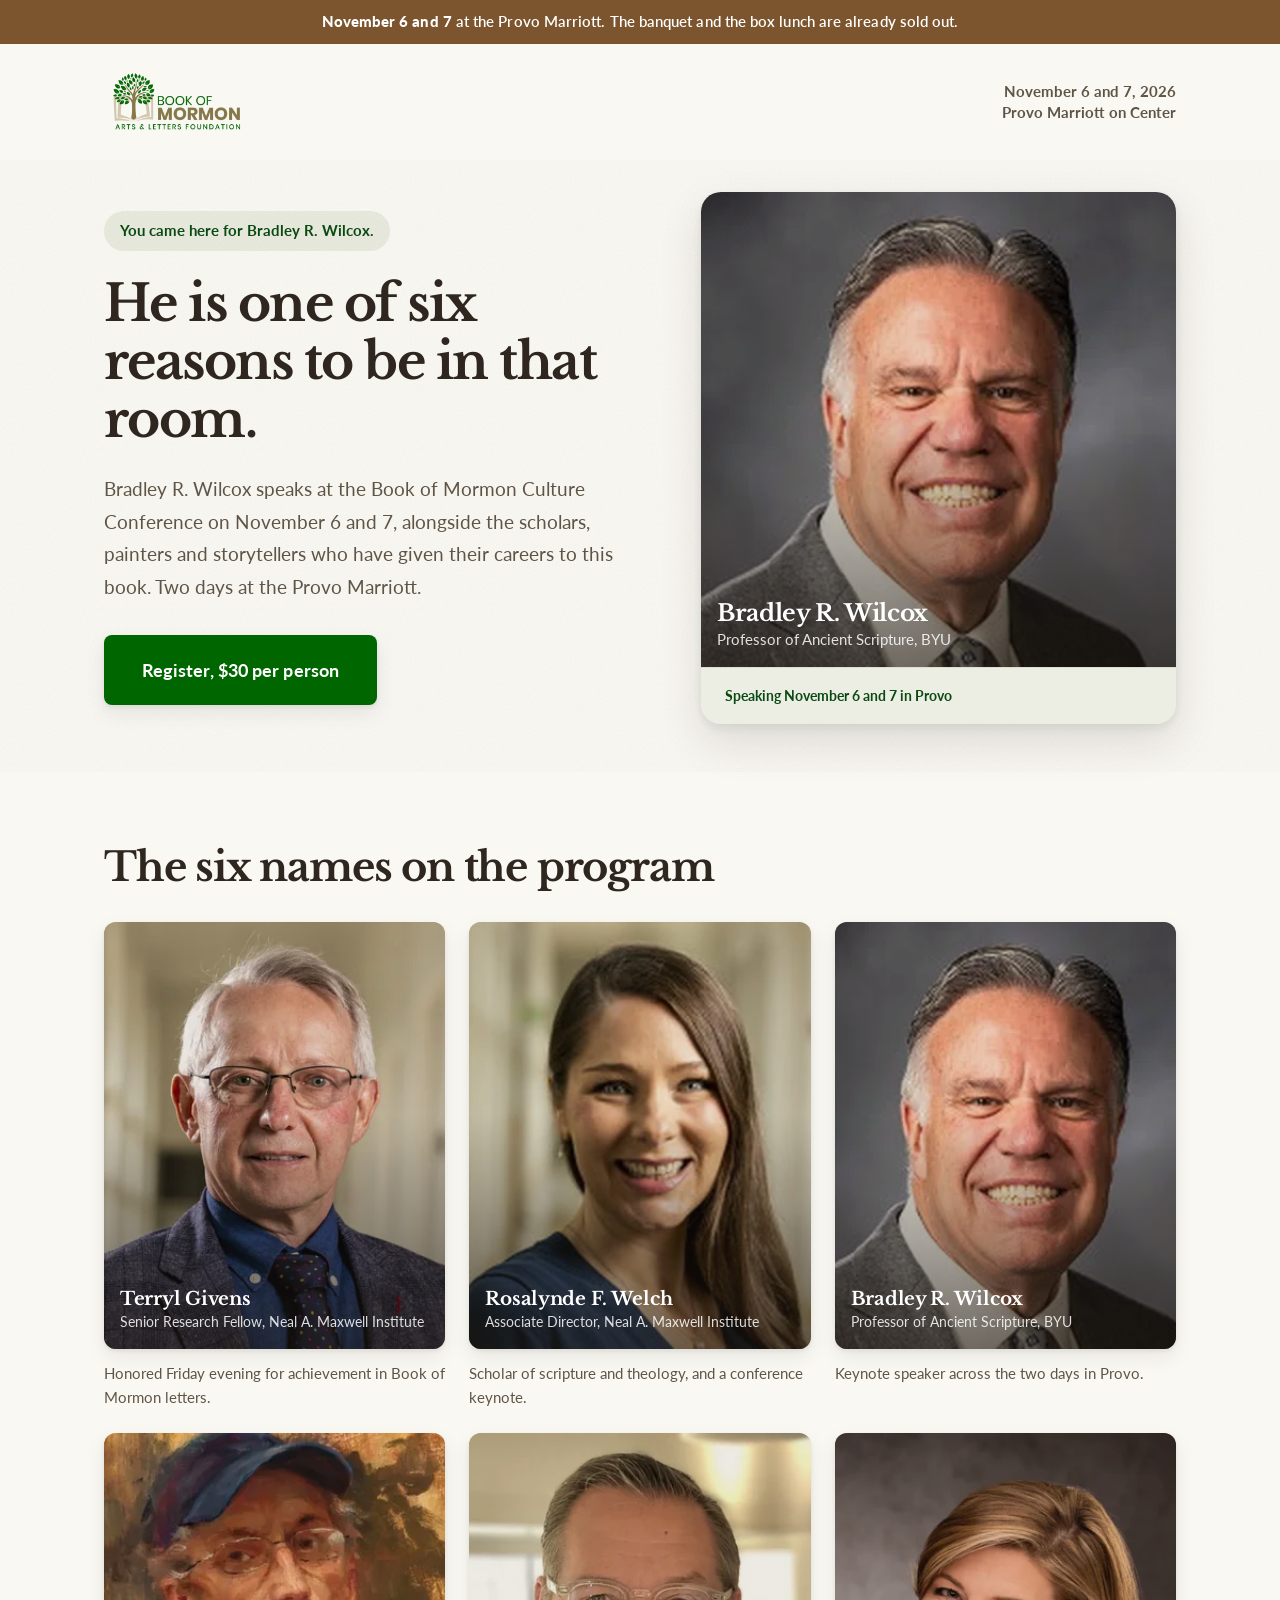
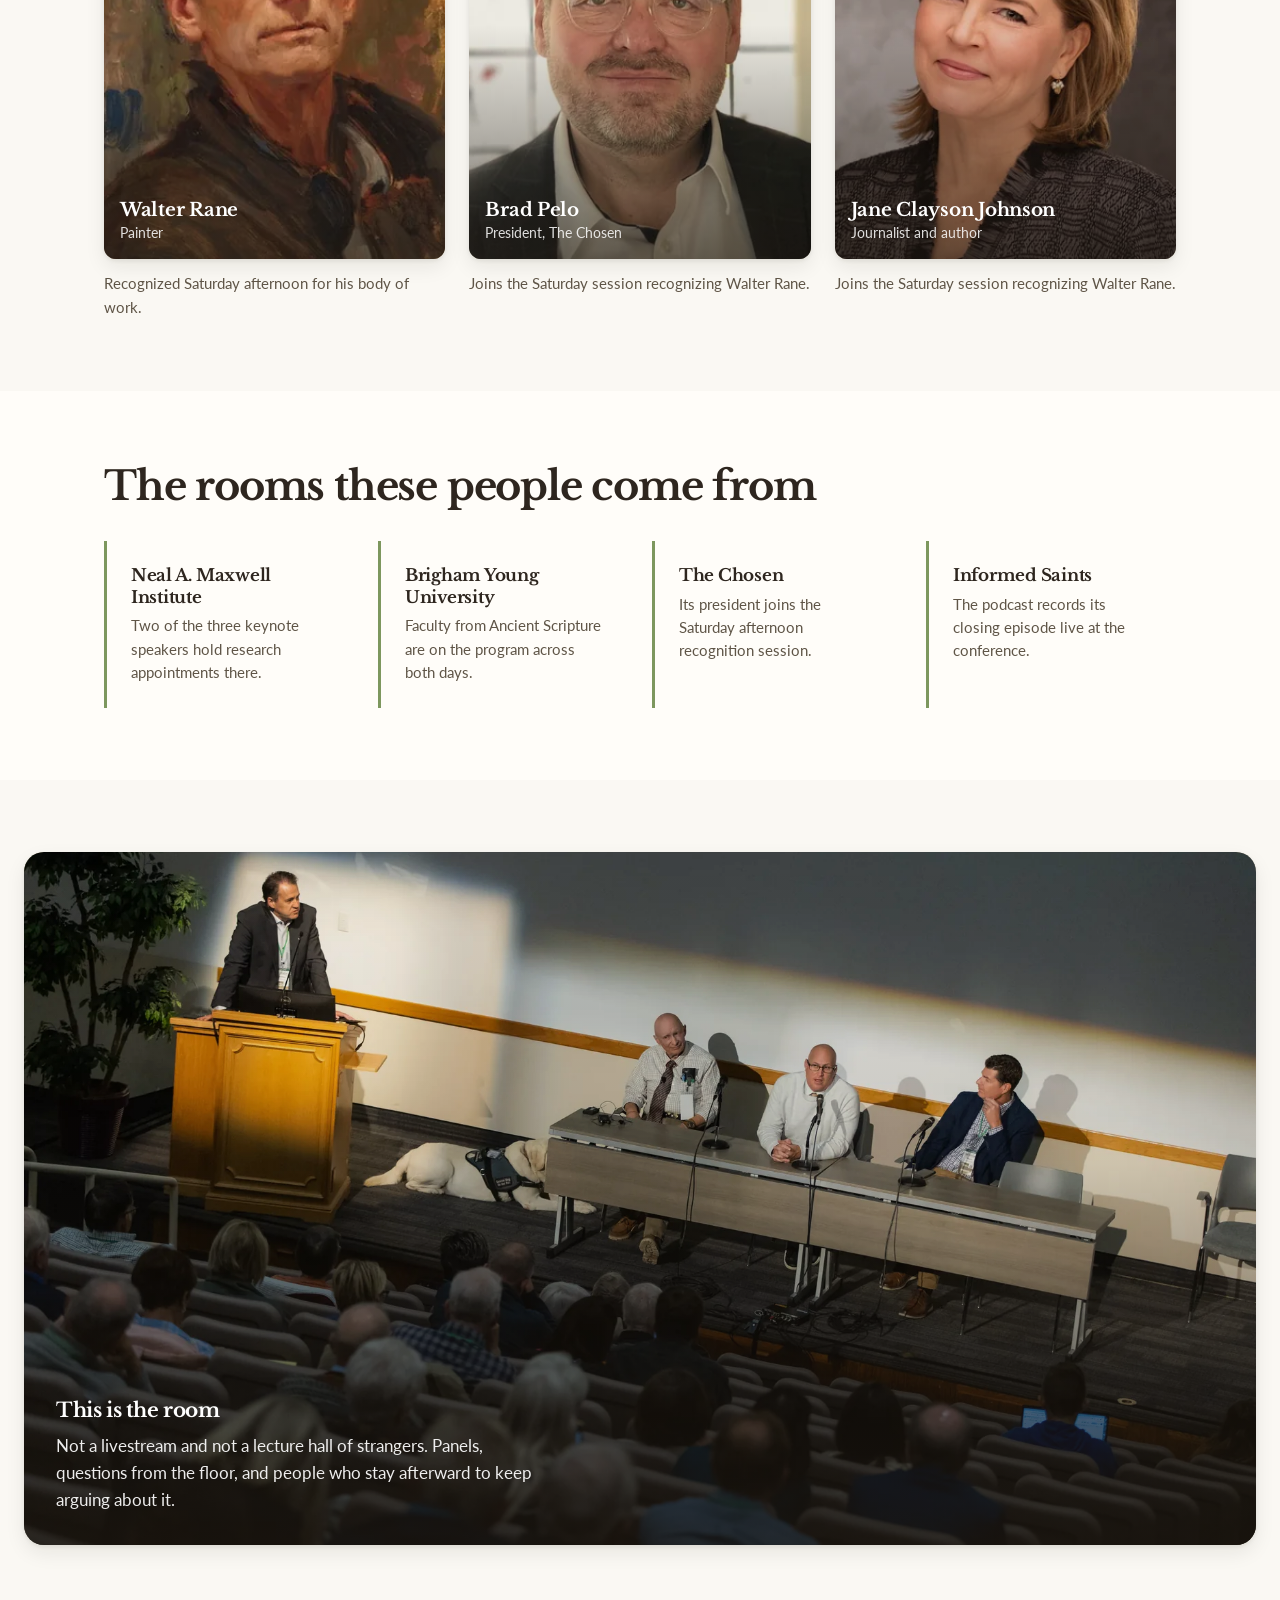
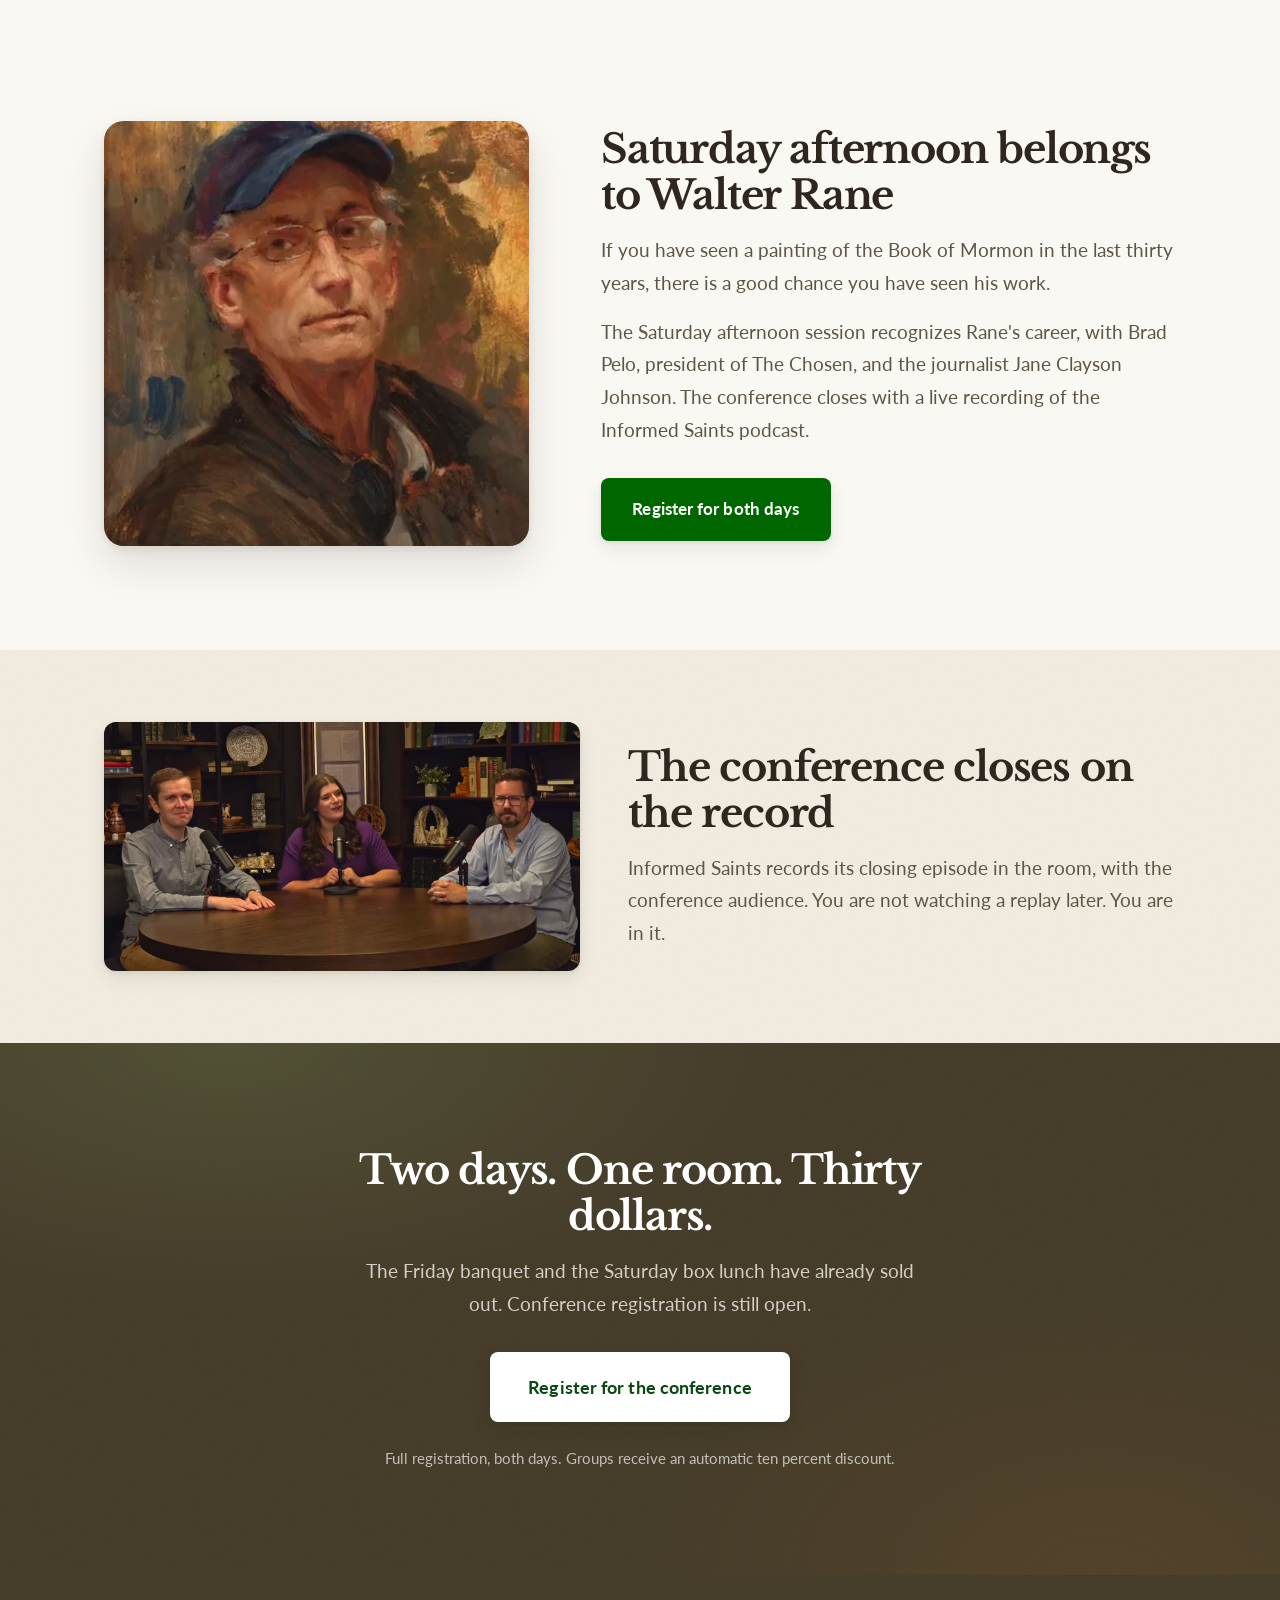
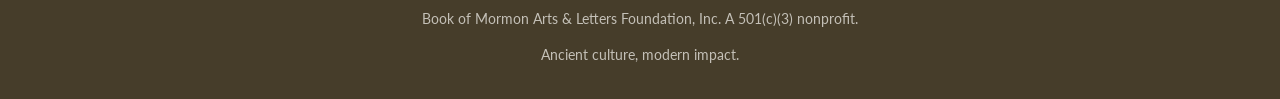
==== authority.html @ 89d8a471 "Two landing pages dedicated to the Bradley R. Wilcox ad Independent copies of options A and B, so ed" ====
<!DOCTYPE html>
<html lang="en" data-asset-base="brand_assets/" data-default-speaker="wilcox" data-speaker-dedicated>
<head>
<meta charset="utf-8">
<meta name="viewport" content="width=device-width, initial-scale=1">
<title>Bradley R. Wilcox and the room he is speaking in | November 6 and 7</title>
<meta name="description" content="Bradley R. Wilcox is one of six names on the program, alongside Terryl Givens, Rosalynde F. Welch, Walter Rane, Brad Pelo and Jane Clayson Johnson. Provo, November 6 and 7.">
<link rel="icon" href="brand_assets/logo-icon.webp">
<link rel="preconnect" href="https://fonts.googleapis.com">
<link rel="preconnect" href="https://fonts.gstatic.com" crossorigin>
<link href="https://fonts.googleapis.com/css2?family=Libre+Baskerville:ital,wght@0,400;0,700;1,400&family=Lato:wght@400;600;700;900&display=swap" rel="stylesheet">
<link rel="stylesheet" href="assets/brand.css">
<style>
  /* ---- Option B: authority first. The lineup IS the argument. ---- */
  .topbar{ padding-block:var(--s4); }
  .topbar .wrap{ display:flex; align-items:center; justify-content:space-between; gap:var(--s3); }
  .topbar img{ height:68px; width:auto; display:block; }
  .topbar .when{ font-size:.9375rem; font-weight:700; color:var(--ink-soft); text-align:right; line-height:1.4; }

  /* Hero leads with the speaker whose ad brought them. The wall of everyone
     else then does the credibility work. */
  .hero{ padding-block:var(--s5) var(--s6); }
  .hero-grid{ display:grid; gap:var(--s6); align-items:center; }
  @media (min-width:900px){ .hero-grid{ grid-template-columns:1.05fr .95fr; gap:var(--s7); } }
  .hero h1{ max-width:16ch; }
  .hero .lede{ margin-top:var(--s4); max-width:52ch; }
  .hero .from-speaker{ display:inline-block; margin-bottom:var(--s4);
    font-size:.9375rem; font-weight:700; color:var(--green-deep);
    background:rgba(125,151,94,.14); border-radius:999px; padding:.45rem 1rem; }

  .hero-card{ border-radius:var(--rad-xl); overflow:hidden; box-shadow:var(--sh-3); background:var(--card); }
  .hero-card .portrait{ aspect-ratio:1/1; }
  .hero-card .portrait-cap h3{ color:#fff; font-size:1.45rem; }
  .hero-card .portrait-cap p{ font-size:.9375rem; color:rgba(255,255,255,.85); margin-top:.15rem; line-height:1.45; }
  .hero-card .speaking{ padding:var(--s3) var(--s4); font-size:.875rem; font-weight:700;
    color:var(--green-deep); background:rgba(125,151,94,.14); border-top:1px solid var(--line); }

  .wall-intro{ margin-bottom:var(--s5); }

  /* The wall. Six faces, full bleed of the container, no ornament. */
  .wall{ display:grid; grid-template-columns:repeat(2,1fr); gap:var(--s4); }
  @media (min-width:680px){ .wall{ grid-template-columns:repeat(3,1fr); } }
  .wall figure{ margin:0; }
  .wall .portrait{ aspect-ratio:4/5; border-radius:var(--rad-lg); box-shadow:var(--sh-2); }
  .wall .portrait img{ object-position:center 18%; }
  .wall .portrait-cap h3{ color:#fff; font-size:1.15rem; }
  .wall .portrait-cap p{ font-size:.875rem; color:rgba(255,255,255,.85); margin-top:.2rem; line-height:1.45; }
  .wall .tagline{ margin-top:var(--s2); font-size:.9375rem; color:var(--ink-soft); line-height:1.6; }

  /* Institutions */
  .insts{ display:grid; gap:var(--s4); }
  @media (min-width:760px){ .insts{ grid-template-columns:repeat(4,1fr); } }
  .inst{ padding:var(--s4); border-left:3px solid var(--olive); }
  .inst b{ display:block; font-family:'Libre Baskerville',Georgia,serif; font-weight:700;
    font-size:1.05rem; letter-spacing:-.015em; line-height:1.3; }
  .inst span{ display:block; margin-top:.35rem; font-size:.9375rem; color:var(--ink-soft); line-height:1.55; }

  /* Honoree spotlight */
  .spot{ display:grid; gap:var(--s6); align-items:center; }
  @media (min-width:900px){ .spot{ grid-template-columns:.85fr 1.15fr; gap:var(--s7); } }
  .spot .portrait{ aspect-ratio:1/1; border-radius:var(--rad-xl); box-shadow:var(--sh-3); }
  .spot .portrait::after{ background:linear-gradient(to top, rgba(29,23,16,.35), rgba(29,23,16,0) 55%); }
  .spot h2{ margin-bottom:var(--s3); }
  .spot p+p{ margin-top:var(--s3); }

  /* Podcast */
  .pod{ display:grid; gap:var(--s5); align-items:center; }
  @media (min-width:860px){ .pod{ grid-template-columns:1fr 1.15fr; gap:var(--s6); } }
  .pod-img{ border-radius:var(--rad-lg); overflow:hidden; box-shadow:var(--sh-2); background:var(--tan-light); }
  .pod-img img{ display:block; width:100%; height:auto; }

  .closer{ text-align:center; }
  .closer h2{ margin-bottom:var(--s3); }
  .closer .lede{ margin:0 auto var(--s5); max-width:50ch; }
  .closer .cta-sub{ margin-top:var(--s4); font-size:.9375rem; color:rgba(250,248,243,.7); }
</style>
</head>
<body>

<div class="urgency" data-urgency>November 6 and 7 at the Provo Marriott.</div>

<header class="topbar">
  <div class="wrap">
    <img src="brand_assets/logo-full.webp" alt="Book of Mormon Arts &amp; Letters Foundation">
    <p class="when">November 6 and 7, 2026<br>Provo Marriott on Center</p>
  </div>
</header>

<main>
  <!-- HERO: deliberately short. The proof is the grid below it. -->
  <section class="hero grain">
    <div class="wrap hero-grid">
      <div>
        <p class="from-speaker" data-sp-only hidden>
          You came here for <span data-sp="name">Bradley R. Wilcox</span>.
        </p>
        <h1>He is one of six reasons to be in that room.</h1>
        <p class="lede">
          <span data-sp="name">Bradley R. Wilcox</span> speaks at the Book of Mormon Culture
          Conference on November 6 and 7, alongside the scholars, painters and storytellers who
          have given their careers to this book. Two days at the Provo Marriott.
        </p>
        <p style="margin-top:var(--s5)">
          <a class="btn btn-primary btn-lg" href="https://register.bomal.org/" data-register>Register, <span data-price-now>$30</span> per person</a>
        </p>
      </div>

      <div class="hero-card">
        <div class="portrait">
          <img data-sp="img" src="brand_assets/speakers/wilcox.webp" alt="Bradley R. Wilcox" width="400" height="400">
          <div class="portrait-cap">
            <h3 data-sp="name">Bradley R. Wilcox</h3>
            <p data-sp="role">Professor of Ancient Scripture, BYU</p>
          </div>
        </div>
        <p class="speaking">Speaking November 6 and 7 in Provo</p>
      </div>
    </div>
  </section>

  <!-- THE WALL -->
  <section class="section">
    <div class="wrap">
      <div class="wall-intro measure">
        <h2>The six names on the program</h2>
      </div>
      <div class="wall">
        <figure>
          <div class="portrait">
            <img src="brand_assets/speakers/givens.webp" alt="Terryl Givens" width="400" height="400">
            <div class="portrait-cap"><h3>Terryl Givens</h3><p>Senior Research Fellow, Neal A. Maxwell Institute</p></div>
          </div>
          <p class="tagline">Honored Friday evening for achievement in Book of Mormon letters.</p>
        </figure>
        <figure>
          <div class="portrait">
            <img src="brand_assets/speakers/welch.webp" alt="Rosalynde F. Welch" width="400" height="400">
            <div class="portrait-cap"><h3>Rosalynde F. Welch</h3><p>Associate Director, Neal A. Maxwell Institute</p></div>
          </div>
          <p class="tagline">Scholar of scripture and theology, and a conference keynote.</p>
        </figure>
        <figure>
          <div class="portrait">
            <img src="brand_assets/speakers/wilcox.webp" alt="Bradley R. Wilcox" width="400" height="400">
            <div class="portrait-cap"><h3>Bradley R. Wilcox</h3><p>Professor of Ancient Scripture, BYU</p></div>
          </div>
          <p class="tagline">Keynote speaker across the two days in Provo.</p>
        </figure>
        <figure>
          <div class="portrait">
            <img src="brand_assets/speakers/rane.webp" alt="Walter Rane" width="400" height="400">
            <div class="portrait-cap"><h3>Walter Rane</h3><p>Painter</p></div>
          </div>
          <p class="tagline">Recognized Saturday afternoon for his body of work.</p>
        </figure>
        <figure>
          <div class="portrait">
            <img src="brand_assets/speakers/pelo.webp" alt="Brad Pelo" width="400" height="400">
            <div class="portrait-cap"><h3>Brad Pelo</h3><p>President, The Chosen</p></div>
          </div>
          <p class="tagline">Joins the Saturday session recognizing Walter Rane.</p>
        </figure>
        <figure>
          <div class="portrait">
            <img src="brand_assets/speakers/johnson.webp" alt="Jane Clayson Johnson" width="400" height="400">
            <div class="portrait-cap"><h3>Jane Clayson Johnson</h3><p>Journalist and author</p></div>
          </div>
          <p class="tagline">Joins the Saturday session recognizing Walter Rane.</p>
        </figure>
      </div>
    </div>
  </section>

  <!-- INSTITUTIONS -->
  <section class="section band-card">
    <div class="wrap stack-5">
      <h2 class="measure-tight">The rooms these people come from</h2>
      <div class="insts">
        <div class="inst"><b>Neal A. Maxwell Institute</b><span>Two of the three keynote speakers hold research appointments there.</span></div>
        <div class="inst"><b>Brigham Young University</b><span>Faculty from Ancient Scripture are on the program across both days.</span></div>
        <div class="inst"><b>The Chosen</b><span>Its president joins the Saturday afternoon recognition session.</span></div>
        <div class="inst"><b>Informed Saints</b><span>The podcast records its closing episode live at the conference.</span></div>
      </div>
    </div>
  </section>

  <!-- THE ROOM -->
  <section class="section">
    <div class="photo-band">
      <div class="photo photo-caption">
        <img src="brand_assets/event/panel.webp" alt="A panel session in front of a full auditorium at the conference" width="1800" height="1200" loading="lazy">
        <div class="cap">
          <b>This is the room</b>
          <p>Not a livestream and not a lecture hall of strangers. Panels, questions from the floor,
             and people who stay afterward to keep arguing about it.</p>
        </div>
      </div>
    </div>
  </section>

  <!-- HONOREE SPOTLIGHT -->
  <section class="section-lg">
    <div class="wrap spot">
      <div class="portrait">
        <img src="brand_assets/speakers/rane.webp" alt="Walter Rane" width="400" height="400" loading="lazy">
      </div>
      <div>
        <h2>Saturday afternoon belongs to Walter Rane</h2>
        <p class="lede">
          If you have seen a painting of the Book of Mormon in the last thirty years,
          there is a good chance you have seen his work.
        </p>
        <p class="lede">
          The Saturday afternoon session recognizes Rane's career, with Brad Pelo, president
          of The Chosen, and the journalist Jane Clayson Johnson. The conference closes with a
          live recording of the Informed Saints podcast.
        </p>
        <p style="margin-top:var(--s5)">
          <a class="btn btn-primary" href="https://register.bomal.org/" data-register>Register for both days</a>
        </p>
      </div>
    </div>
  </section>

  <!-- PODCAST -->
  <section class="section band-paper grain">
    <div class="wrap pod">
      <div class="pod-img">
        <img src="brand_assets/informed-saints-hosts.webp" alt="The hosts of the Informed Saints podcast" width="1483" height="775" loading="lazy">
      </div>
      <div>
        <h2>The conference closes on the record</h2>
        <p class="lede" style="margin-top:var(--s3)">
          Informed Saints records its closing episode in the room, with the conference audience.
          You are not watching a replay later. You are in it.
        </p>
      </div>
    </div>
  </section>

  <!-- CLOSER -->
  <section class="section-lg band-bark grain">
    <div class="wrap-narrow closer">
      <h2>Two days. One room. Thirty dollars.</h2>
      <p class="lede">
        The Friday banquet and the Saturday box lunch have already sold out.
        Conference registration is still open.
      </p>
      <a class="btn btn-onbark btn-lg" href="https://register.bomal.org/" data-register>Register for the conference</a>
      <p class="cta-sub"><span data-price-note>Full registration, both days.</span> Groups receive an automatic ten percent discount.</p>
    </div>
  </section>
</main>

<footer class="sitefoot">
  <div class="wrap center stack-2">
    <p>Book of Mormon Arts &amp; Letters Foundation, Inc. A 501(c)(3) nonprofit.</p>
    <p>Ancient culture, modern impact.</p>
  </div>
</footer>

<div class="stickybar">
  <p class="sb-price"><strong><span data-price-now>$30</span> per person</strong>November 6 and 7, Provo</p>
  <a class="btn btn-primary" href="https://register.bomal.org/" data-register>Register</a>
</div>

<script src="assets/lp.js"></script>
</body>
</html>
---- assets/brand.css ----
/* ============================================================
   Book of Mormon Arts & Letters Foundation
   Landing page brand layer. Shared by all four options.
   Palette and type pulled from the live bomal.org build.
   ============================================================ */

:root{
  /* Ink */
  --ink:        #2E261F;   /* hsl(30 20% 15%) site foreground */
  --ink-soft:   #5F5547;   /* hsl(30 15% 45%) site muted-foreground */
  --ink-faint:  #8C8272;

  /* Paper */
  --cream:      #FAF8F3;   /* hsl(40 30% 97%) site background */
  --paper:      #F3EEE1;   /* warmer band */
  --card:       #FFFDF9;   /* hsl(40 20% 99%) site card */
  --line:       #E3DCCC;   /* hsl(40 20% 85%) site border */
  --line-soft:  #EFEADD;

  /* Green: the logo mark is a deep forest green, the site chrome a muted olive. */
  --green:      #006700;   /* sampled from logo-full.webp */
  --green-deep: #0A4A12;
  --green-dark: #255125;   /* sampled from logo-full.webp */
  --olive:      #7D975E;   /* hsl(93 23% 48%) site primary */
  --olive-dark: #6E8750;   /* hsl(93 23% 44%) site faq-q-bg */

  /* Earth */
  --tan:        #85784A;   /* sampled from logo-full.webp */
  --tan-light:  #D2C7AD;   /* sampled from logo-full.webp */
  --brown:      #7C542D;   /* hsl(30 47% 33%) site brown */
  --bark:       #463D2A;   /* hsl(40 25% 22%) site nav */

  /* Spacing scale. Intentional tokens, not arbitrary steps. */
  --s1: .5rem;  --s2: .75rem; --s3: 1rem;   --s4: 1.5rem;
  --s5: 2rem;   --s6: 3rem;   --s7: 4.5rem; --s8: 6.5rem;

  --rad:   .5rem;
  --rad-lg:.75rem;
  --rad-xl:1.25rem;

  /* Elevation. Dark only, never a coloured glow. */
  --sh-1: 0 1px 2px rgba(29,23,16,.06), 0 2px 6px rgba(29,23,16,.05);
  --sh-2: 0 2px 4px rgba(29,23,16,.07), 0 8px 20px rgba(29,23,16,.08);
  --sh-3: 0 4px 8px rgba(29,23,16,.08), 0 18px 44px rgba(29,23,16,.12);

  --ease: cubic-bezier(.34,1.3,.5,1);
}

*,*::before,*::after{ box-sizing:border-box; }

/* The hidden attribute has to outrank author display rules, or speaker-only
   blocks and struck-through prices render when they should not. */
[hidden]{ display:none !important; }

html{ -webkit-text-size-adjust:100%; }

body{
  margin:0;
  background:var(--cream);
  color:var(--ink);
  font-family:'Lato',-apple-system,BlinkMacSystemFont,'Segoe UI',sans-serif;
  font-size:1.0625rem;
  line-height:1.7;
  -webkit-font-smoothing:antialiased;
}

h1,h2,h3,.display{
  font-family:'Libre Baskerville',Georgia,serif;
  font-weight:700;
  line-height:1.15;
  letter-spacing:-.03em;
  margin:0;
  color:var(--ink);
}
h1{ font-size:clamp(2.05rem,4.6vw,3.15rem); }
h2{ font-size:clamp(1.65rem,3.6vw,2.5rem); }
h3{ font-size:clamp(1.1rem,1.8vw,1.35rem); letter-spacing:-.015em; }
p{ margin:0; }
a{ color:inherit; }

/* Body copy sits at a comfortable measure. */
.lede{ font-size:clamp(1.0625rem,1.6vw,1.2rem); color:var(--ink-soft); line-height:1.7; }
.measure{ max-width:62ch; }
.measure-tight{ max-width:46ch; }

/* ---------- Layout ---------- */
.wrap{ width:100%; max-width:1120px; margin-inline:auto; padding-inline:var(--s4); }
.wrap-narrow{ width:100%; max-width:760px; margin-inline:auto; padding-inline:var(--s4); }
.section{ padding-block:var(--s7); }
.section-lg{ padding-block:var(--s8); }

/* Textured paper band, built from the hero banner's own cream. */
.band-paper{ background:var(--paper); }
.band-card { background:var(--card); }
.band-bark {
  background:
    radial-gradient(900px 420px at 18% 0%,  rgba(125,151,94,.22), transparent 62%),
    radial-gradient(780px 460px at 86% 100%, rgba(124,84,45,.26), transparent 60%),
    var(--bark);
  color:var(--cream);
}
.band-bark h1,.band-bark h2,.band-bark h3{ color:#fff; }
.band-bark .lede{ color:rgba(250,248,243,.78); }

/* Fine grain so large flat fields do not look like plastic. */
.grain{ position:relative; isolation:isolate; }
.grain::after{
  content:''; position:absolute; inset:0; z-index:-1; pointer-events:none;
  opacity:.5; mix-blend-mode:multiply;
  background-image:url("data:image/svg+xml,%3Csvg xmlns='http://www.w3.org/2000/svg' width='160' height='160'%3E%3Cfilter id='n'%3E%3CfeTurbulence type='fractalNoise' baseFrequency='.85' numOctaves='3' stitchTiles='stitch'/%3E%3CfeColorMatrix type='saturate' values='0'/%3E%3C/filter%3E%3Crect width='160' height='160' filter='url(%23n)' opacity='.19'/%3E%3C/svg%3E");
}

/* ---------- Buttons ---------- */
.btn{
  display:inline-block; text-align:center;
  font-family:'Lato',sans-serif; font-weight:700; font-size:1.0625rem;
  letter-spacing:.005em; text-decoration:none; cursor:pointer;
  padding:1rem 1.9rem; border-radius:var(--rad); border:1px solid transparent;
  transition:transform .22s var(--ease), opacity .22s var(--ease), background-color .22s var(--ease), border-color .22s var(--ease), color .22s var(--ease);
}
.btn:hover{ transform:translateY(-2px); }
.btn:active{ transform:translateY(0); }
.btn:focus-visible{ outline:3px solid var(--bark); outline-offset:3px; }

.btn-primary{ background:var(--green); color:#fff; box-shadow:var(--sh-2); }
.btn-primary:hover{ background:var(--green-deep); }

.btn-onbark{ background:#fff; color:var(--green-deep); box-shadow:var(--sh-2); }
.btn-onbark:hover{ background:#F2EFE7; }
.btn-onbark:focus-visible{ outline-color:#fff; }

.btn-ghost{ background:transparent; color:var(--ink); border-color:var(--line); }
.btn-ghost:hover{ border-color:var(--tan); background:rgba(133,120,74,.07); }

.btn-lg{ padding:1.15rem 2.3rem; font-size:1.125rem; }
.btn-block{ width:100%; }

/* ---------- Pieces ---------- */
.card{
  background:var(--card); border:1px solid var(--line);
  border-radius:var(--rad-lg); box-shadow:var(--sh-1);
}

.rule{ height:1px; background:var(--line); border:0; margin:0; }

/* Portrait treatment: colour layer plus a bottom scrim so the grey studio
   backdrops of the supplied headshots sit in the warm palette. */
.portrait{ position:relative; overflow:hidden; background:var(--tan-light); }
.portrait img{ display:block; width:100%; height:100%; object-fit:cover; }
.portrait::before{
  content:''; position:absolute; inset:0; z-index:1; pointer-events:none;
  background:var(--tan); mix-blend-mode:multiply; opacity:.16;
}
.portrait::after{
  content:''; position:absolute; inset:0; z-index:2; pointer-events:none;
  background:linear-gradient(to top, rgba(29,23,16,.6), rgba(29,23,16,0) 55%);
}
.portrait > .portrait-cap{ position:absolute; z-index:3; left:0; right:0; bottom:0; padding:var(--s3); color:#fff; }

/* Urgency strip */
.urgency{
  background:var(--brown); color:#fff;
  font-size:.9375rem; font-weight:600; letter-spacing:.005em;
  text-align:center; padding:.7rem var(--s3); line-height:1.45;
}
.urgency b{ font-weight:900; }

/* Sticky mobile action bar. Every option carries one. */
.stickybar{
  position:fixed; left:0; right:0; bottom:0; z-index:60;
  background:rgba(255,253,249,.97); border-top:1px solid var(--line);
  box-shadow:0 -4px 20px rgba(29,23,16,.1);
  padding:.7rem var(--s3) calc(.7rem + env(safe-area-inset-bottom));
  display:flex; align-items:center; gap:var(--s3);
}
.stickybar .sb-price{ font-size:.875rem; line-height:1.3; color:var(--ink-soft); flex:1; }
.stickybar .sb-price strong{ display:block; color:var(--ink); font-weight:900; font-size:1rem; }
.stickybar .btn{ padding:.8rem 1.4rem; font-size:1rem; }
@media (min-width:860px){ .stickybar{ display:none; } }
@media (max-width:859px){ body{ padding-bottom:5.5rem; } }

/* Footer */
.sitefoot{ background:var(--bark); color:rgba(250,248,243,.7); font-size:.875rem; padding-block:var(--s5); }
.sitefoot a{ color:rgba(250,248,243,.9); }
.sitefoot a:hover{ color:#fff; }

/* Shared helpers */
.stack-1>*+*{ margin-top:var(--s1); }
.stack-2>*+*{ margin-top:var(--s2); }
.stack-3>*+*{ margin-top:var(--s3); }
.stack-4>*+*{ margin-top:var(--s4); }
.stack-5>*+*{ margin-top:var(--s5); }
.stack-6>*+*{ margin-top:var(--s6); }
.center{ text-align:center; }
.mx-auto{ margin-inline:auto; }

@media (prefers-reduced-motion:reduce){
  *,*::before,*::after{ animation-duration:.01ms !important; transition-duration:.01ms !important; }
  .btn:hover{ transform:none; }
}

/* Phone: the logo lockup and the date line crowd each other in the topbar.
   Raised specificity so this lands after each page's own .topbar rules. */
@media (max-width:560px){
  body .topbar img{ height:50px; }
  body .topbar .when,
  body .topbar .tag{ font-size:.8125rem; line-height:1.4; }
  body .topbar .wrap{ gap:var(--s2); }
}

/* ---------- Event photography ----------
   Real photos from a previous conference. Treated lightly on purpose: these
   are social proof, so faces have to stay legible. A faint warm multiply ties
   them to the palette without muddying skin tones. */
.photo{ position:relative; overflow:hidden; border-radius:var(--rad-lg);
  box-shadow:var(--sh-2); background:var(--tan-light); }
.photo img{ display:block; width:100%; height:100%; object-fit:cover; }
.photo::before{ content:''; position:absolute; inset:0; z-index:1; pointer-events:none;
  background:var(--tan); mix-blend-mode:multiply; opacity:.1; }

/* Only where copy sits on top of the image. */
.photo-caption::after{ content:''; position:absolute; inset:0; z-index:2; pointer-events:none;
  background:linear-gradient(to top, rgba(29,23,16,.78), rgba(29,23,16,.1) 55%, rgba(29,23,16,0)); }
.photo-caption .cap{ position:absolute; z-index:3; left:0; right:0; bottom:0;
  padding:var(--s5); color:#fff; }
.photo-caption .cap p{ font-size:1.0625rem; line-height:1.6; max-width:48ch;
  color:rgba(255,255,255,.92); }
.photo-caption .cap b{ display:block; font-family:'Libre Baskerville',Georgia,serif;
  font-weight:700; font-size:1.25rem; letter-spacing:-.02em; margin-bottom:.3rem; color:#fff; }

/* Full-bleed band that still respects the page gutter on phones. */
.photo-band{ width:100%; max-width:1280px; margin-inline:auto; padding-inline:var(--s4); }
.photo-band .photo{ aspect-ratio:16/9; border-radius:var(--rad-xl); }
@media (max-width:620px){ .photo-band .photo{ aspect-ratio:4/3; } }
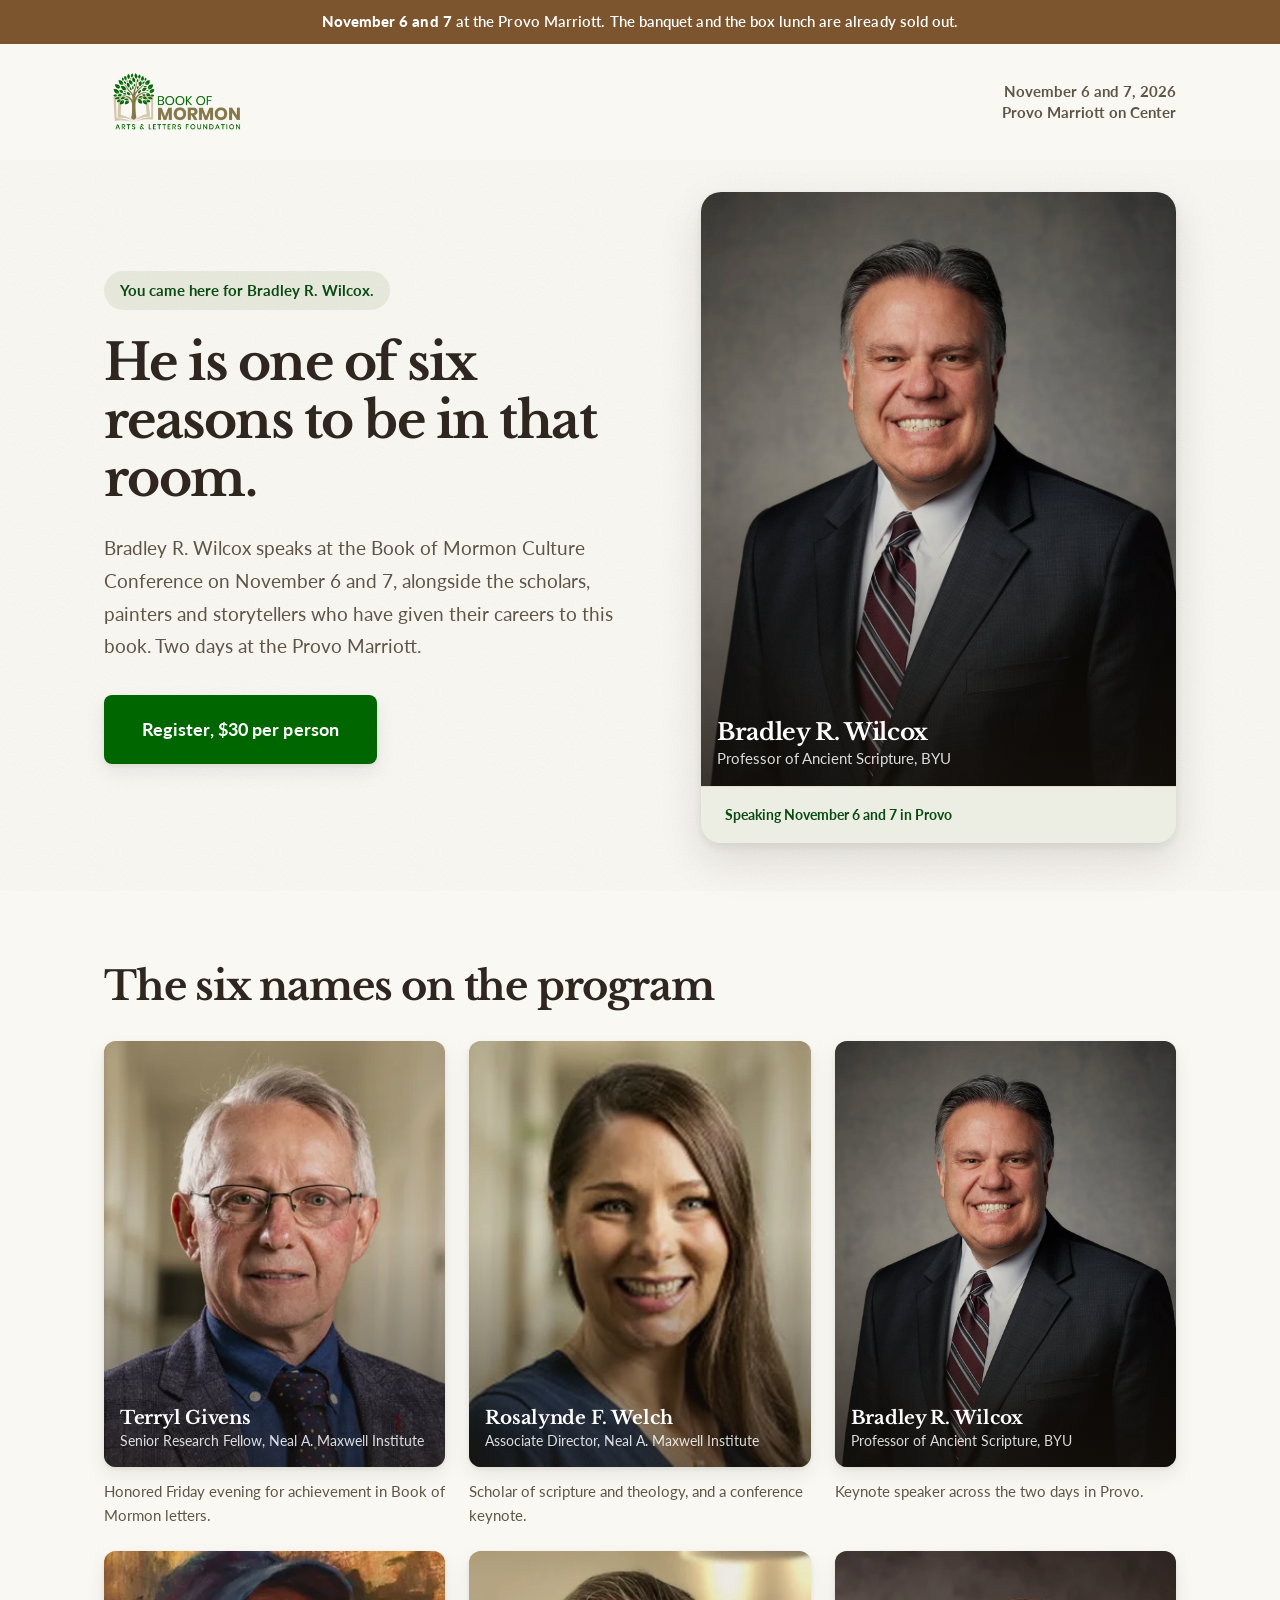
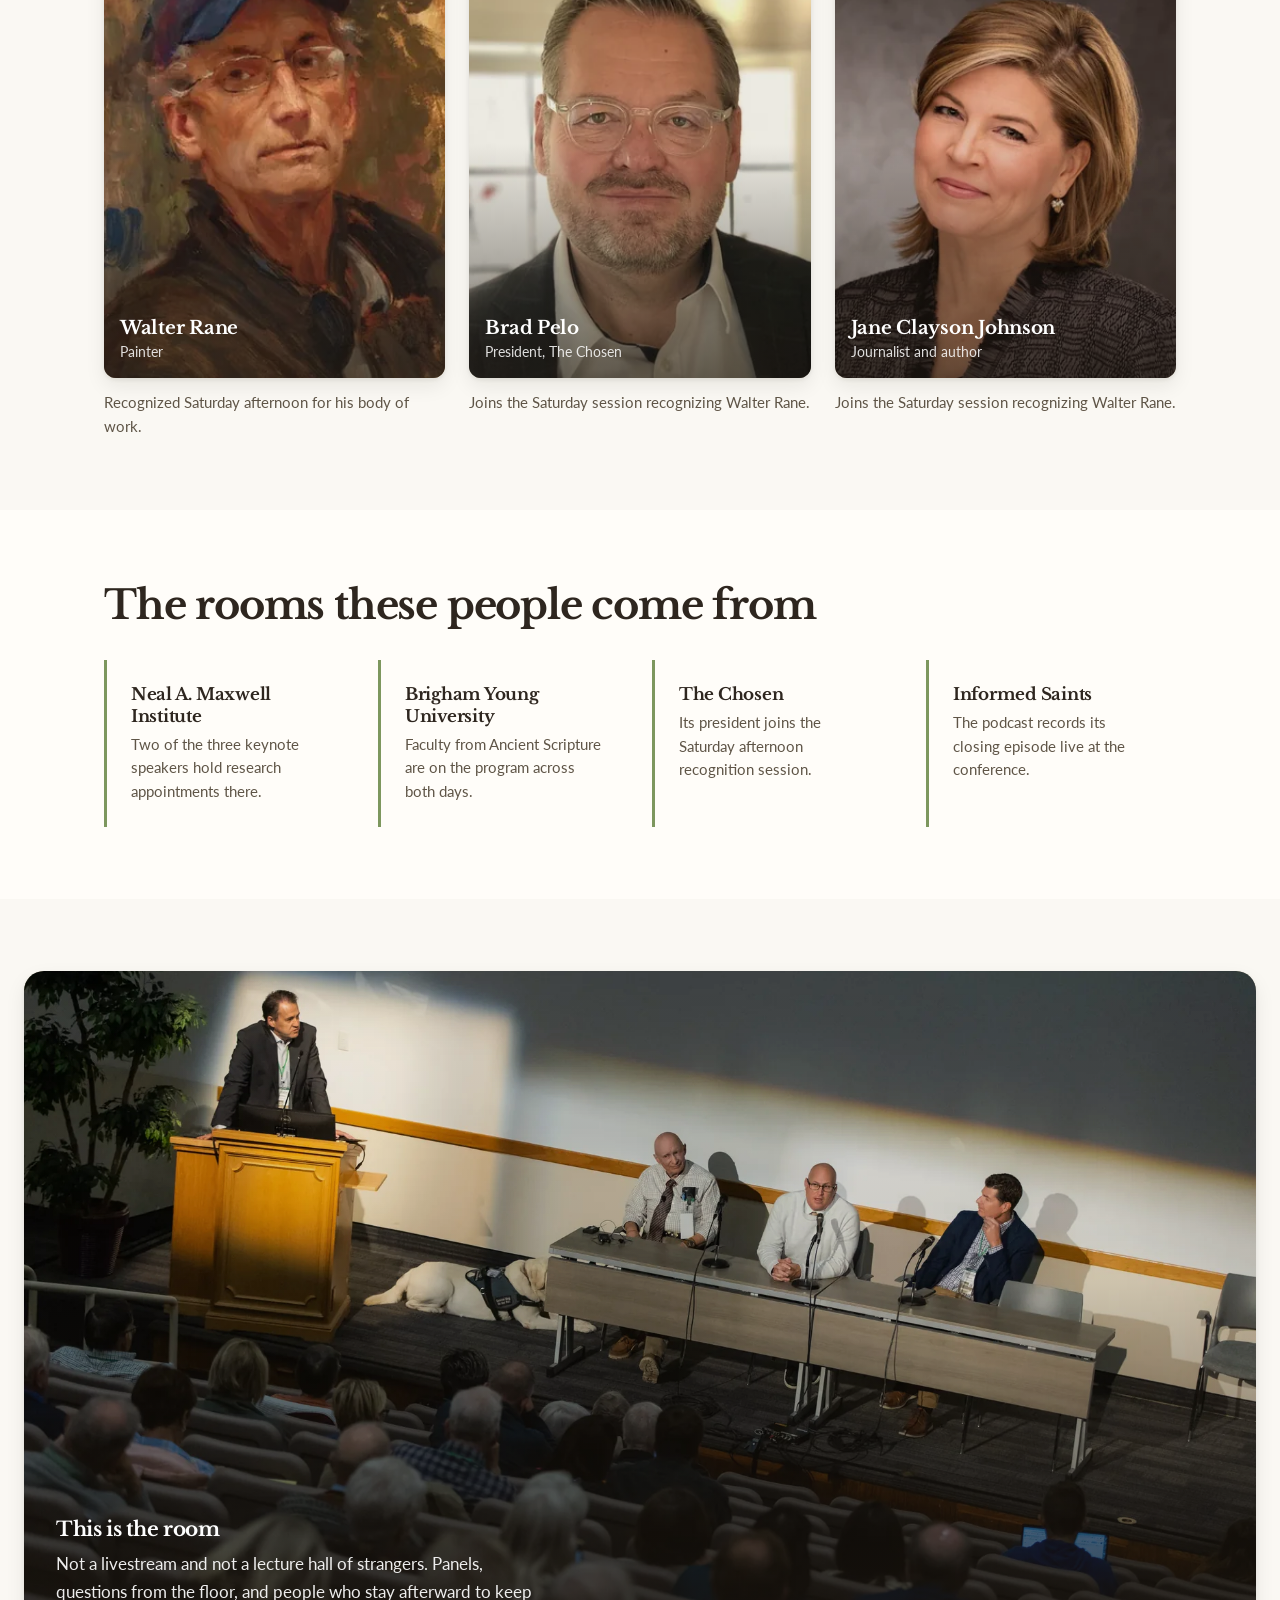
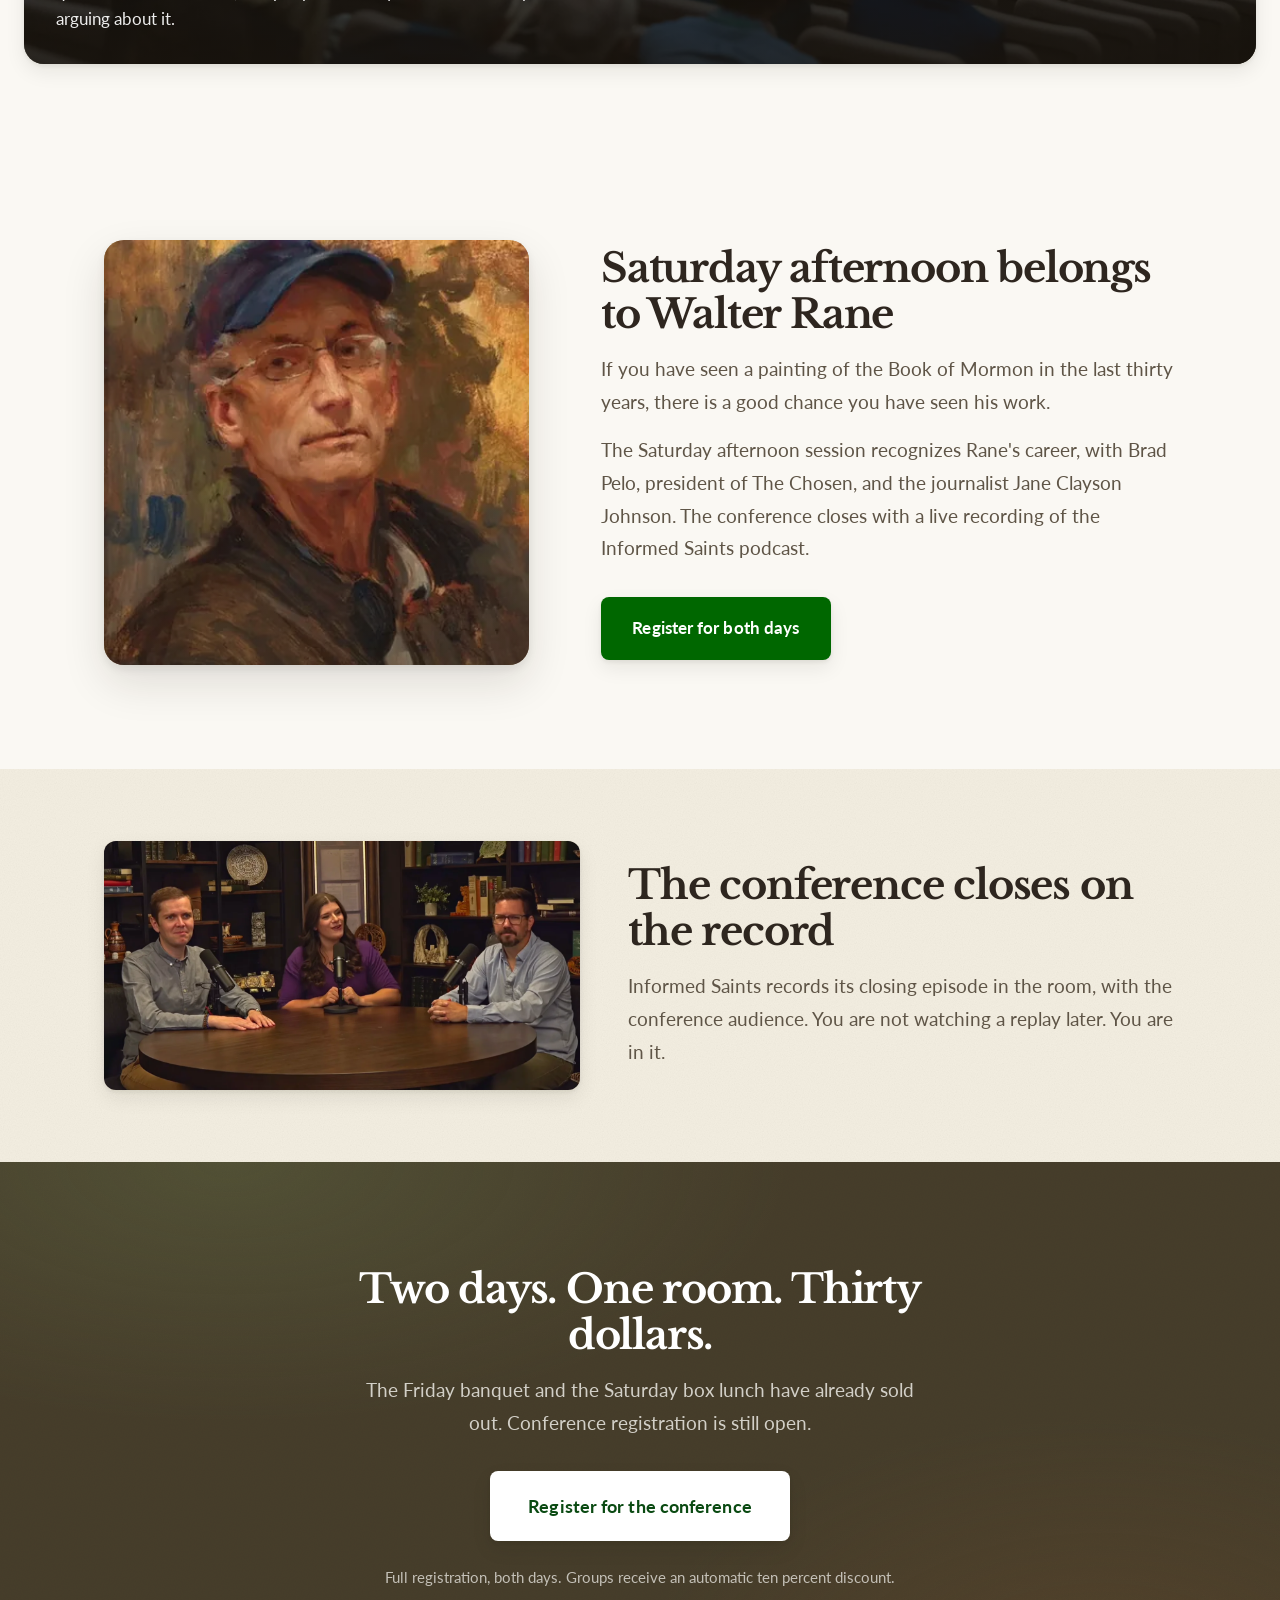
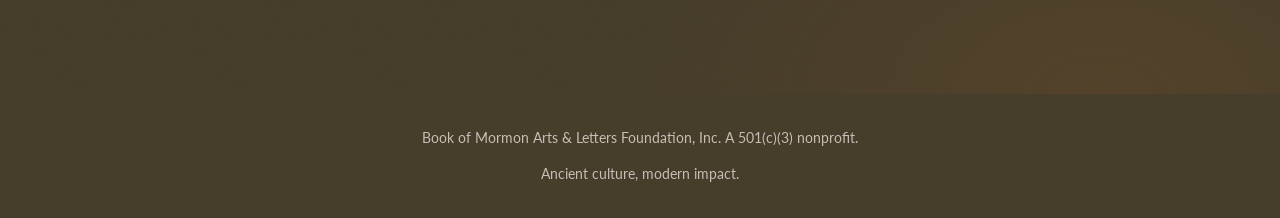
==== commit fadaf557: "Brian's copy pass on page A, plus the real Wilcox portrait New headline and intro, and the three obj" ====
--- a/authority.html
+++ b/authority.html
@@ -29,7 +29,7 @@
     background:rgba(125,151,94,.14); border-radius:999px; padding:.45rem 1rem; }
 
   .hero-card{ border-radius:var(--rad-xl); overflow:hidden; box-shadow:var(--sh-3); background:var(--card); }
-  .hero-card .portrait{ aspect-ratio:1/1; }
+  .hero-card .portrait{ aspect-ratio:4/5; }
   .hero-card .portrait-cap h3{ color:#fff; font-size:1.45rem; }
   .hero-card .portrait-cap p{ font-size:.9375rem; color:rgba(255,255,255,.85); margin-top:.15rem; line-height:1.45; }
   .hero-card .speaking{ padding:var(--s3) var(--s4); font-size:.875rem; font-weight:700;
@@ -107,7 +107,7 @@
 
       <div class="hero-card">
         <div class="portrait">
-          <img data-sp="img" src="brand_assets/speakers/wilcox.webp" alt="Bradley R. Wilcox" width="400" height="400">
+          <img data-sp="img" src="brand_assets/speakers/wilcox-portrait.webp" alt="Bradley R. Wilcox" width="1000" height="1250">
           <div class="portrait-cap">
             <h3 data-sp="name">Bradley R. Wilcox</h3>
             <p data-sp="role">Professor of Ancient Scripture, BYU</p>
@@ -141,7 +141,7 @@
         </figure>
         <figure>
           <div class="portrait">
-            <img src="brand_assets/speakers/wilcox.webp" alt="Bradley R. Wilcox" width="400" height="400">
+            <img src="brand_assets/speakers/wilcox-portrait.webp" alt="Bradley R. Wilcox" width="1000" height="1250">
             <div class="portrait-cap"><h3>Bradley R. Wilcox</h3><p>Professor of Ancient Scripture, BYU</p></div>
           </div>
           <p class="tagline">Keynote speaker across the two days in Provo.</p>
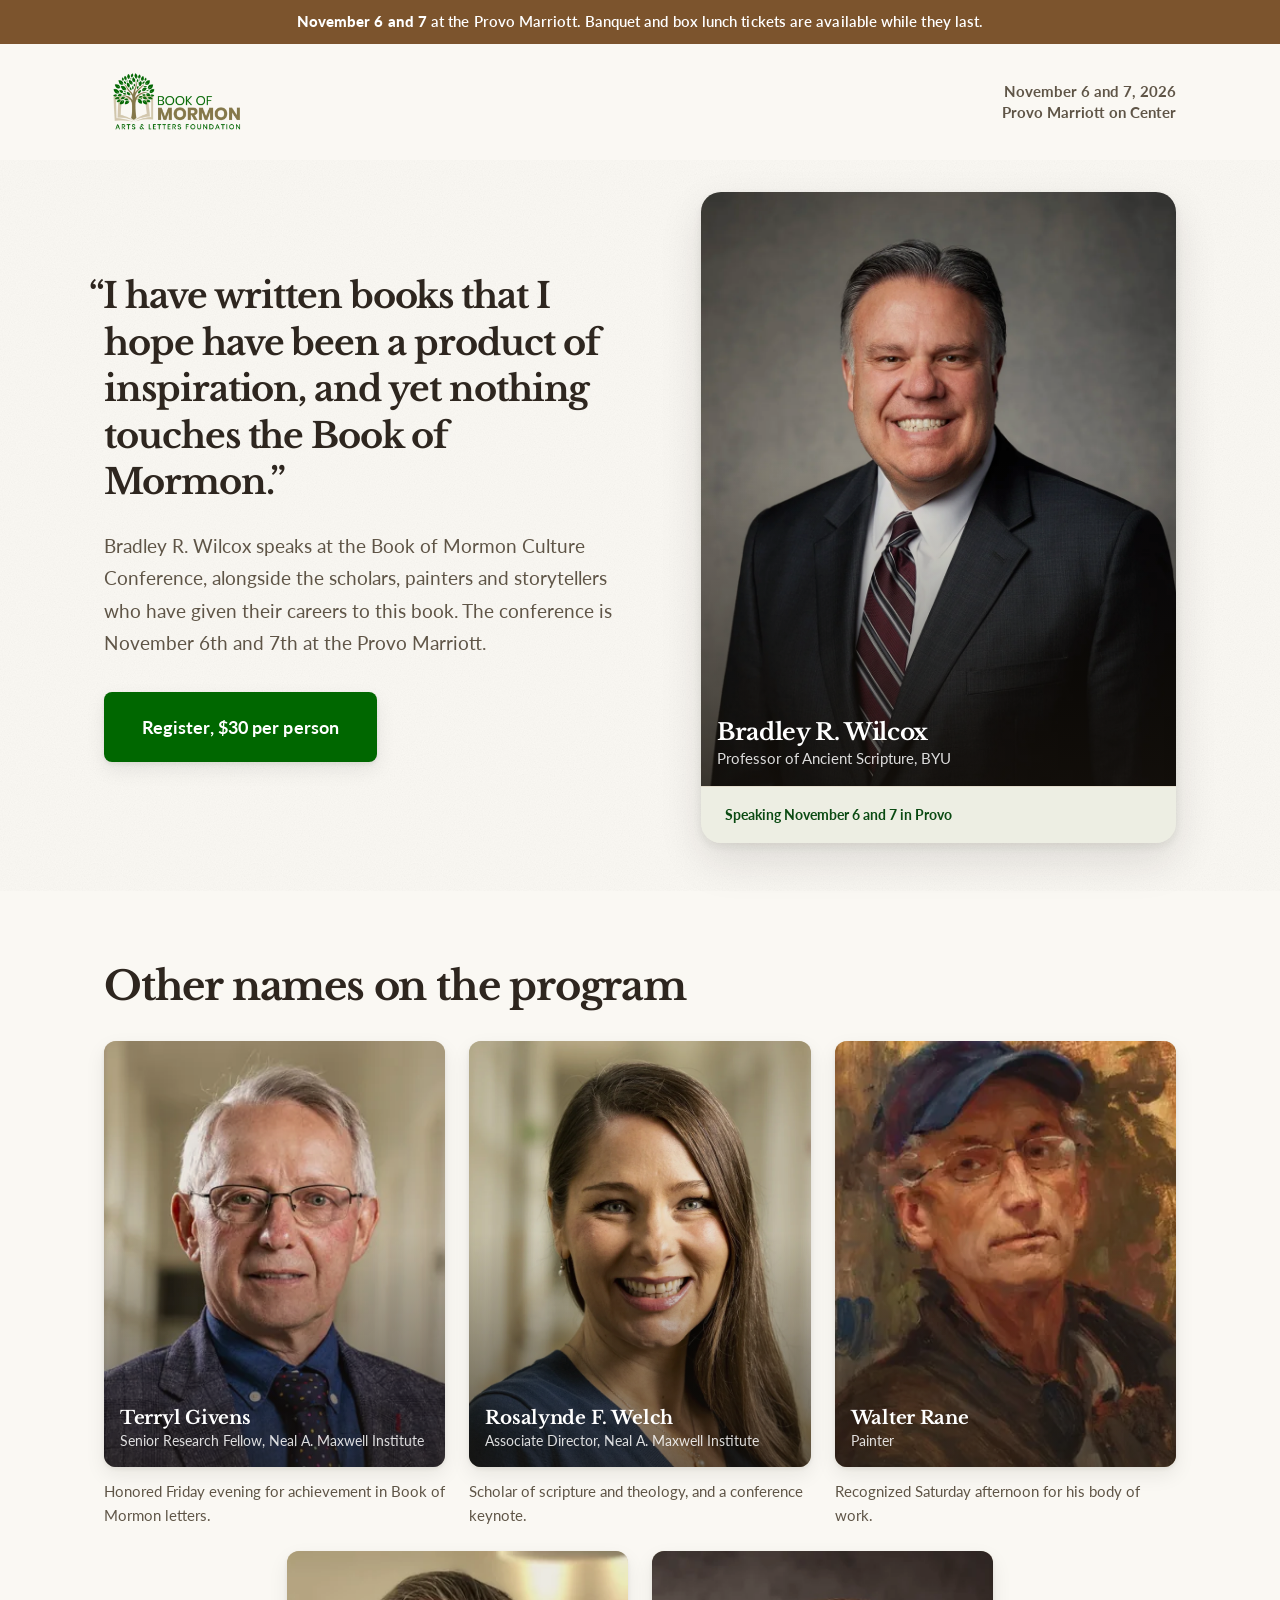
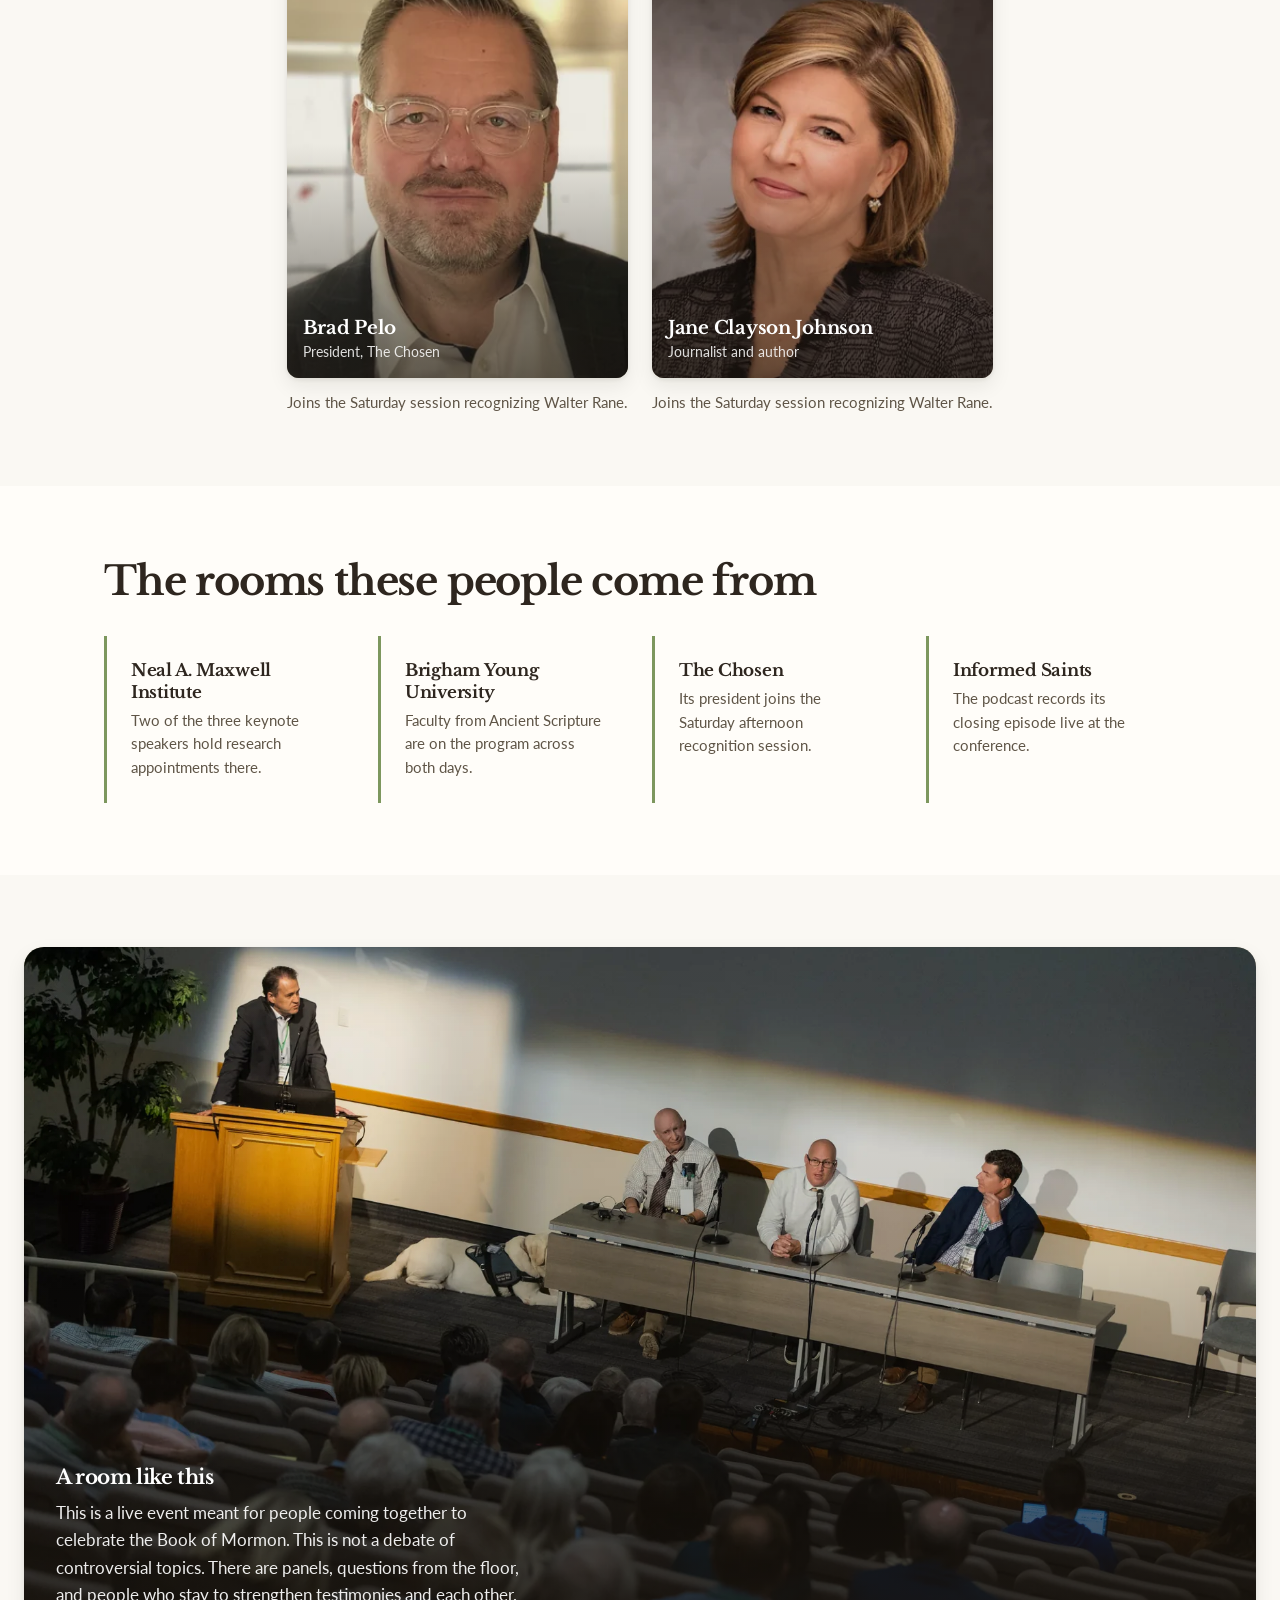
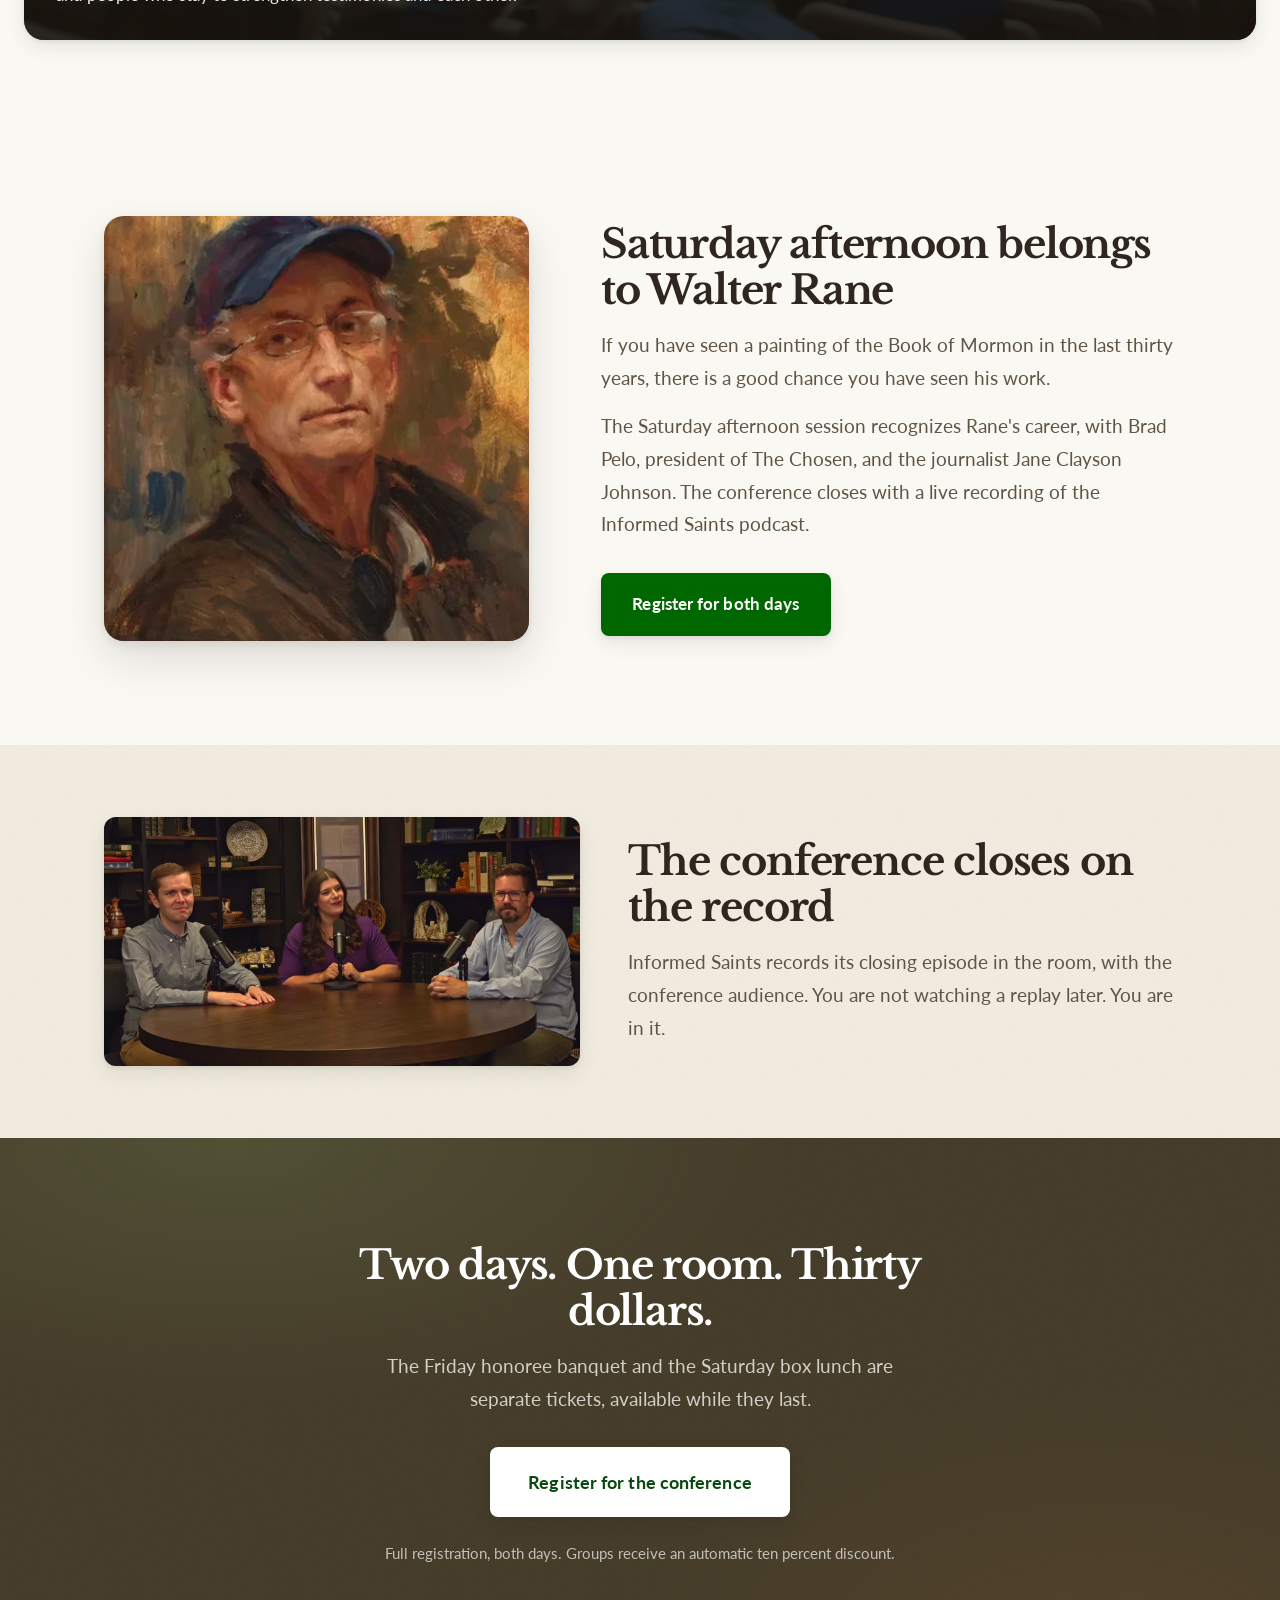
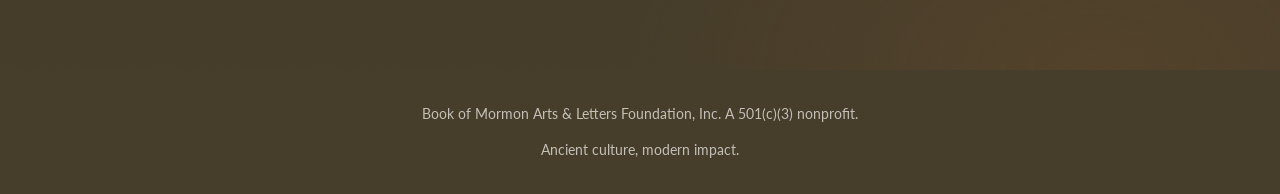
==== commit 4cd6437a: "Brian's copy pass on page B, and the add-ons are not sold out Page B: eyebrow removed, headline repl" ====
--- a/authority.html
+++ b/authority.html
@@ -22,11 +22,9 @@
   .hero{ padding-block:var(--s5) var(--s6); }
   .hero-grid{ display:grid; gap:var(--s6); align-items:center; }
   @media (min-width:900px){ .hero-grid{ grid-template-columns:1.05fr .95fr; gap:var(--s7); } }
-  .hero h1{ max-width:16ch; }
+  .hero h1{ max-width:21ch; font-size:clamp(1.45rem,2.9vw,2.2rem); line-height:1.32; }
+  @media (min-width:700px){ .hero h1{ text-indent:-.44em; } }
   .hero .lede{ margin-top:var(--s4); max-width:52ch; }
-  .hero .from-speaker{ display:inline-block; margin-bottom:var(--s4);
-    font-size:.9375rem; font-weight:700; color:var(--green-deep);
-    background:rgba(125,151,94,.14); border-radius:999px; padding:.45rem 1rem; }
 
   .hero-card{ border-radius:var(--rad-xl); overflow:hidden; box-shadow:var(--sh-3); background:var(--card); }
   .hero-card .portrait{ aspect-ratio:4/5; }
@@ -38,8 +36,9 @@
   .wall-intro{ margin-bottom:var(--s5); }
 
   /* The wall. Six faces, full bleed of the container, no ornament. */
-  .wall{ display:grid; grid-template-columns:repeat(2,1fr); gap:var(--s4); }
-  @media (min-width:680px){ .wall{ grid-template-columns:repeat(3,1fr); } }
+  .wall{ display:flex; flex-wrap:wrap; justify-content:center; gap:var(--s4); }
+  .wall figure{ flex:0 0 calc((100% - var(--s4)) / 2); }
+  @media (min-width:680px){ .wall figure{ flex:0 0 calc((100% - 2 * var(--s4)) / 3); } }
   .wall figure{ margin:0; }
   .wall .portrait{ aspect-ratio:4/5; border-radius:var(--rad-lg); box-shadow:var(--sh-2); }
   .wall .portrait img{ object-position:center 18%; }
@@ -91,14 +90,11 @@
   <section class="hero grain">
     <div class="wrap hero-grid">
       <div>
-        <p class="from-speaker" data-sp-only hidden>
-          You came here for <span data-sp="name">Bradley R. Wilcox</span>.
-        </p>
-        <h1>He is one of six reasons to be in that room.</h1>
+        <h1>“I have written books that I hope have been a product of inspiration, and yet nothing touches the Book of Mormon.”</h1>
         <p class="lede">
           <span data-sp="name">Bradley R. Wilcox</span> speaks at the Book of Mormon Culture
-          Conference on November 6 and 7, alongside the scholars, painters and storytellers who
-          have given their careers to this book. Two days at the Provo Marriott.
+          Conference, alongside the scholars, painters and storytellers who have given their
+          careers to this book. The conference is November 6th and 7th at the Provo Marriott.
         </p>
         <p style="margin-top:var(--s5)">
           <a class="btn btn-primary btn-lg" href="https://register.bomal.org/" data-register>Register, <span data-price-now>$30</span> per person</a>
@@ -122,7 +118,7 @@
   <section class="section">
     <div class="wrap">
       <div class="wall-intro measure">
-        <h2>The six names on the program</h2>
+        <h2>Other names on the program</h2>
       </div>
       <div class="wall">
         <figure>
@@ -134,17 +130,10 @@
         </figure>
         <figure>
           <div class="portrait">
-            <img src="brand_assets/speakers/welch.webp" alt="Rosalynde F. Welch" width="400" height="400">
+            <img src="brand_assets/speakers/welch-portrait.webp" alt="Rosalynde F. Welch" width="1000" height="1000">
             <div class="portrait-cap"><h3>Rosalynde F. Welch</h3><p>Associate Director, Neal A. Maxwell Institute</p></div>
           </div>
           <p class="tagline">Scholar of scripture and theology, and a conference keynote.</p>
-        </figure>
-        <figure>
-          <div class="portrait">
-            <img src="brand_assets/speakers/wilcox-portrait.webp" alt="Bradley R. Wilcox" width="1000" height="1250">
-            <div class="portrait-cap"><h3>Bradley R. Wilcox</h3><p>Professor of Ancient Scripture, BYU</p></div>
-          </div>
-          <p class="tagline">Keynote speaker across the two days in Provo.</p>
         </figure>
         <figure>
           <div class="portrait">
@@ -190,9 +179,10 @@
       <div class="photo photo-caption">
         <img src="brand_assets/event/panel.webp" alt="A panel session in front of a full auditorium at the conference" width="1800" height="1200" loading="lazy">
         <div class="cap">
-          <b>This is the room</b>
-          <p>Not a livestream and not a lecture hall of strangers. Panels, questions from the floor,
-             and people who stay afterward to keep arguing about it.</p>
+          <b>A room like this</b>
+          <p>This is a live event meant for people coming together to celebrate the Book of
+             Mormon. This is not a debate of controversial topics. There are panels, questions
+             from the floor, and people who stay to strengthen testimonies and each other.</p>
         </div>
       </div>
     </div>
@@ -243,8 +233,8 @@
     <div class="wrap-narrow closer">
       <h2>Two days. One room. Thirty dollars.</h2>
       <p class="lede">
-        The Friday banquet and the Saturday box lunch have already sold out.
-        Conference registration is still open.
+        The Friday honoree banquet and the Saturday box lunch are separate tickets,
+        available while they last.
       </p>
       <a class="btn btn-onbark btn-lg" href="https://register.bomal.org/" data-register>Register for the conference</a>
       <p class="cta-sub"><span data-price-note>Full registration, both days.</span> Groups receive an automatic ten percent discount.</p>
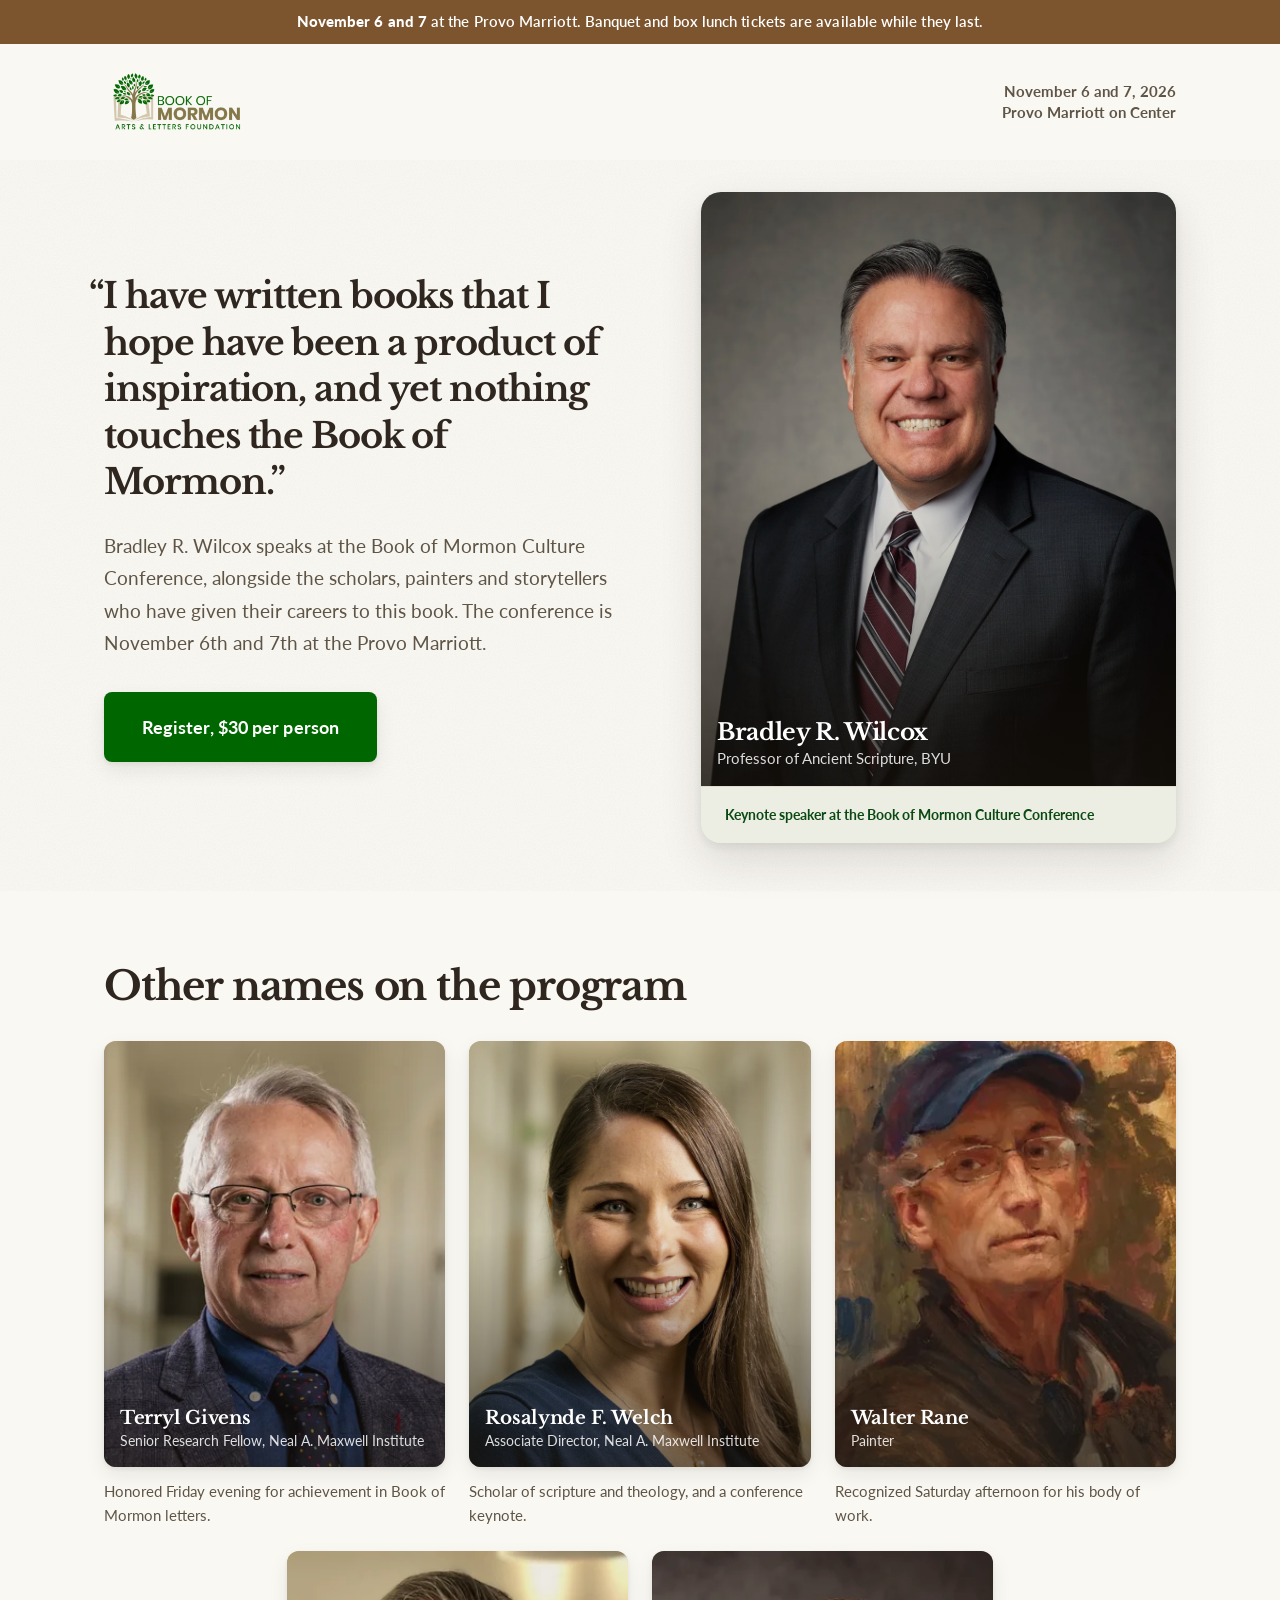
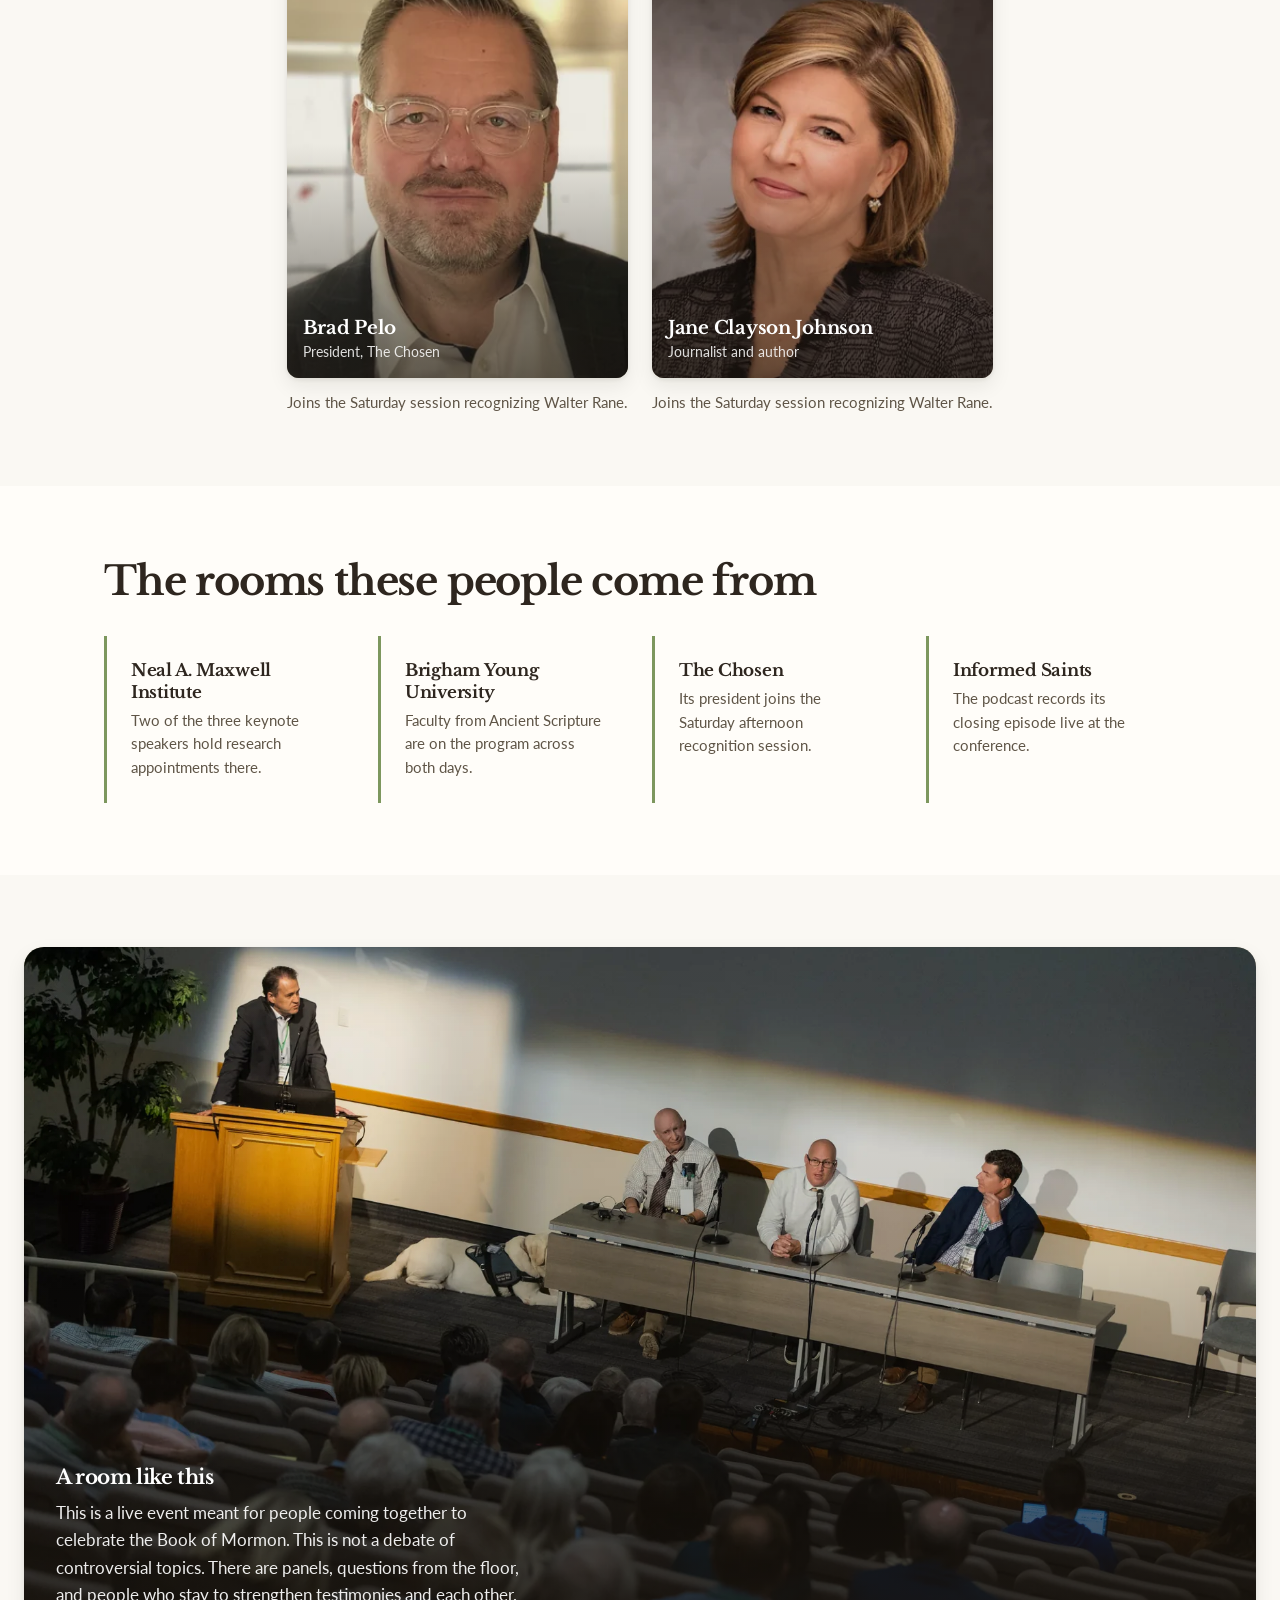
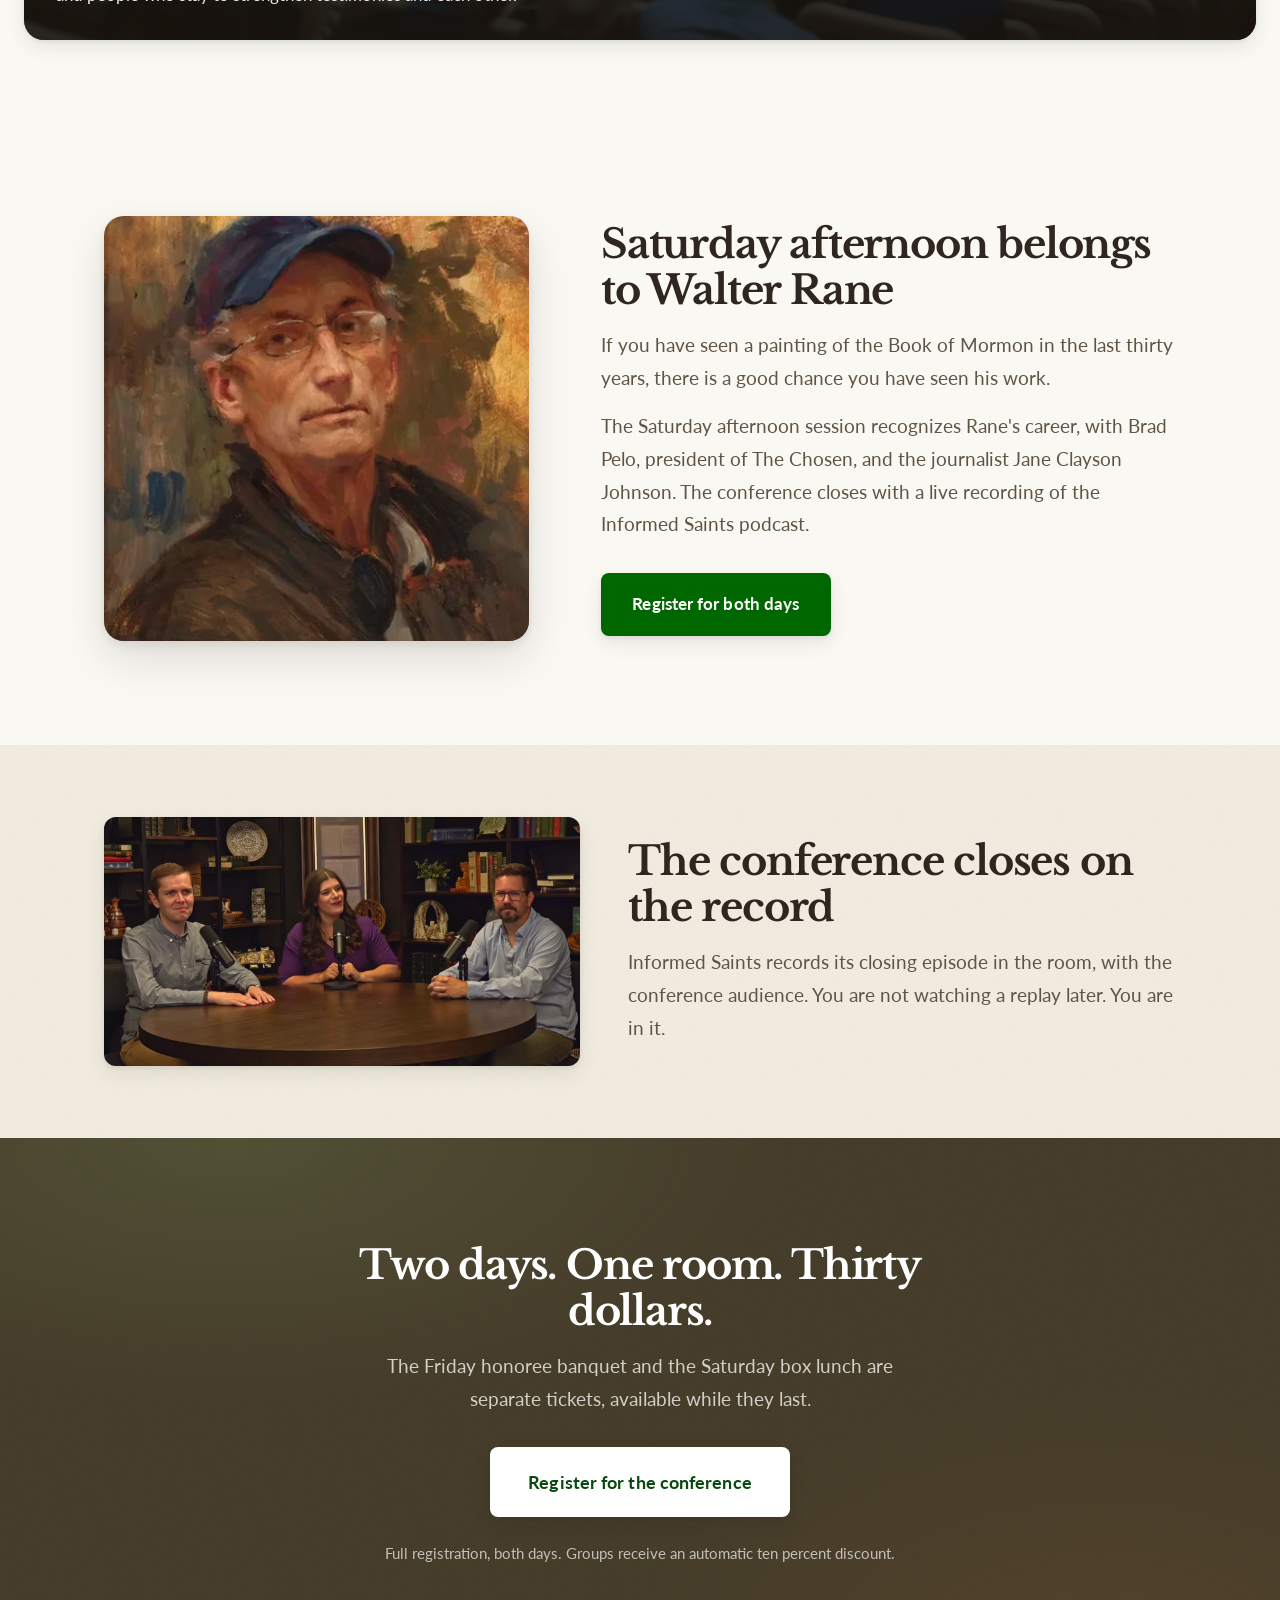
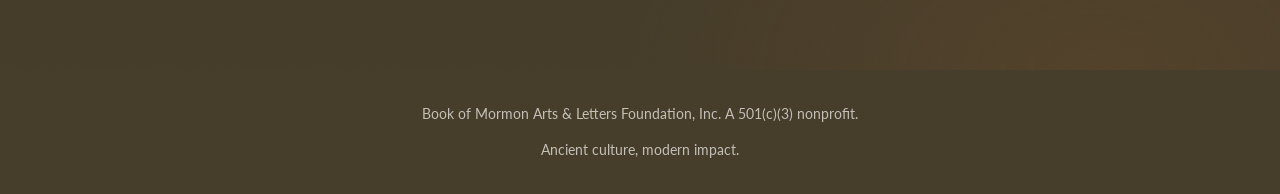
==== commit e9c5b5f3: "Bill Wilcox as a keynote speaker, not as speaking both days "Speaking November 6 and 7 in Provo" und" ====
--- a/authority.html
+++ b/authority.html
@@ -109,7 +109,7 @@
             <p data-sp="role">Professor of Ancient Scripture, BYU</p>
           </div>
         </div>
-        <p class="speaking">Speaking November 6 and 7 in Provo</p>
+        <p class="speaking">Keynote speaker at the Book of Mormon Culture Conference</p>
       </div>
     </div>
   </section>
